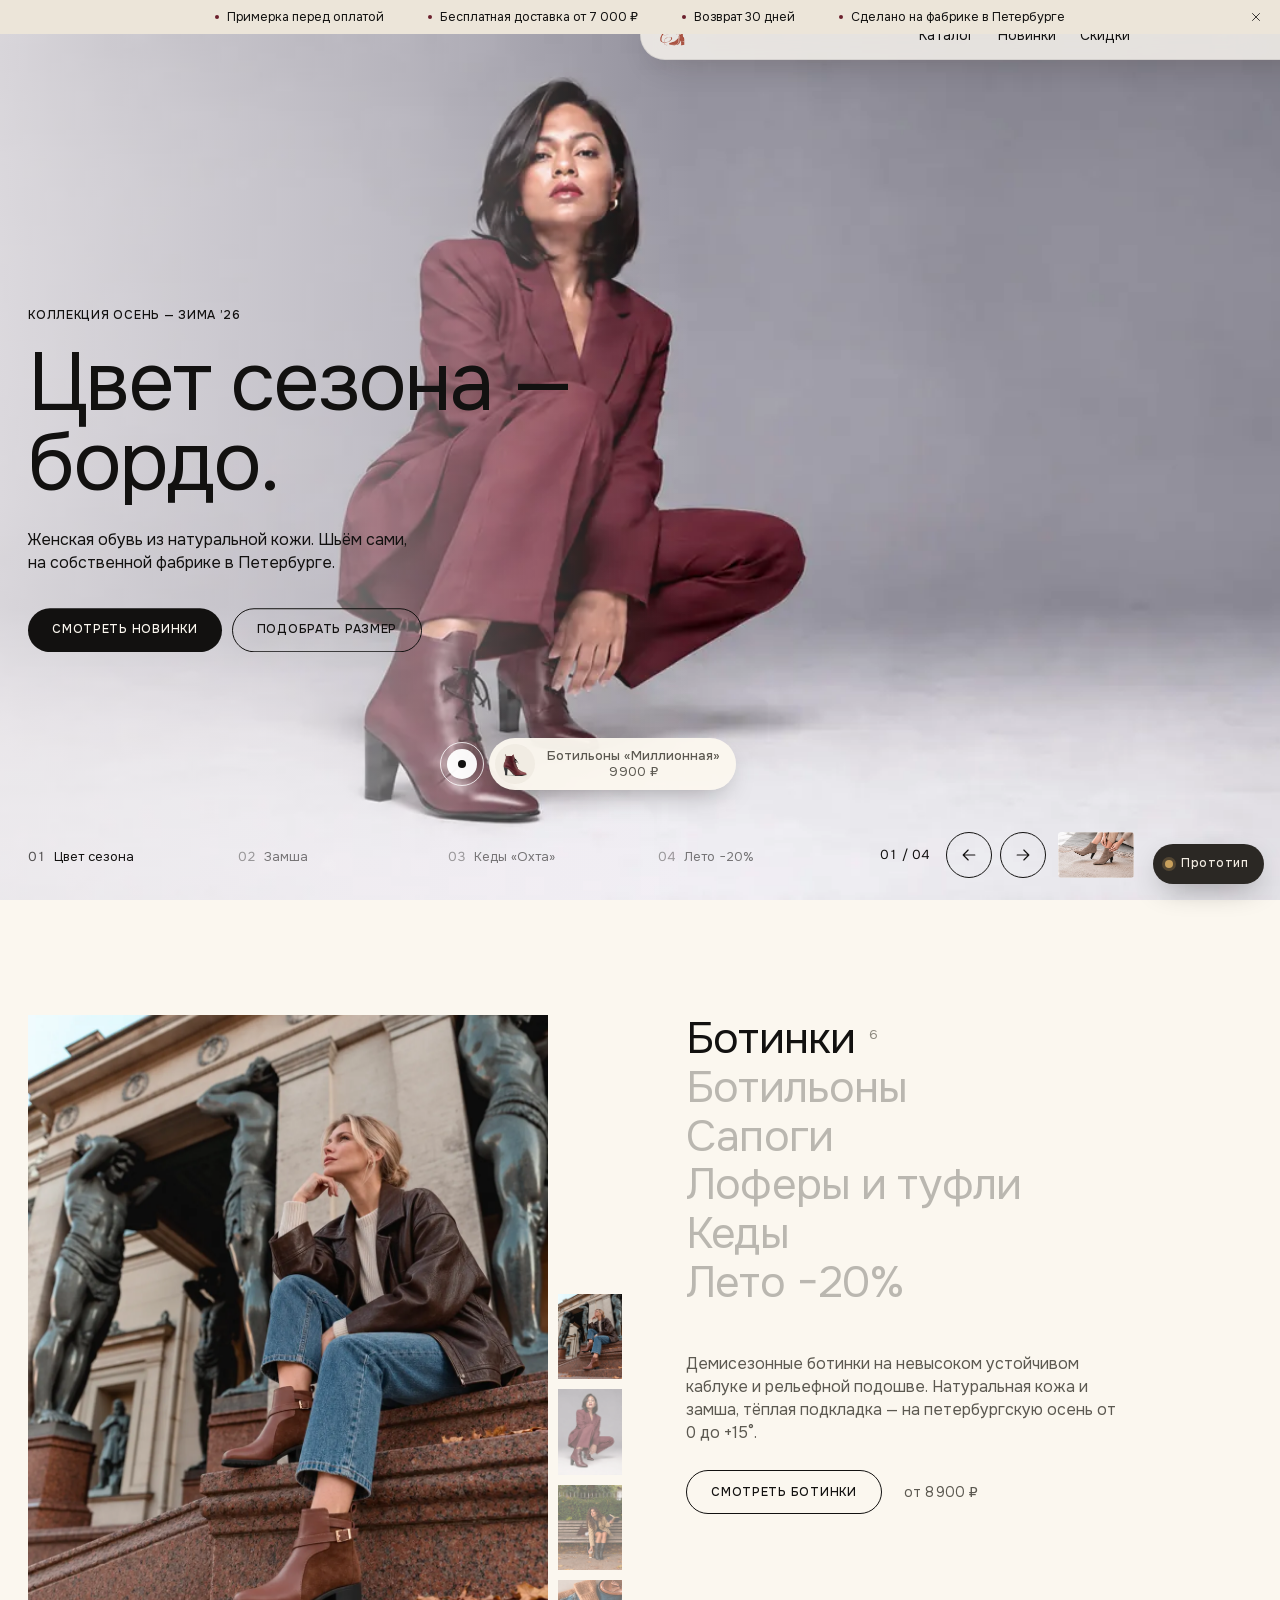
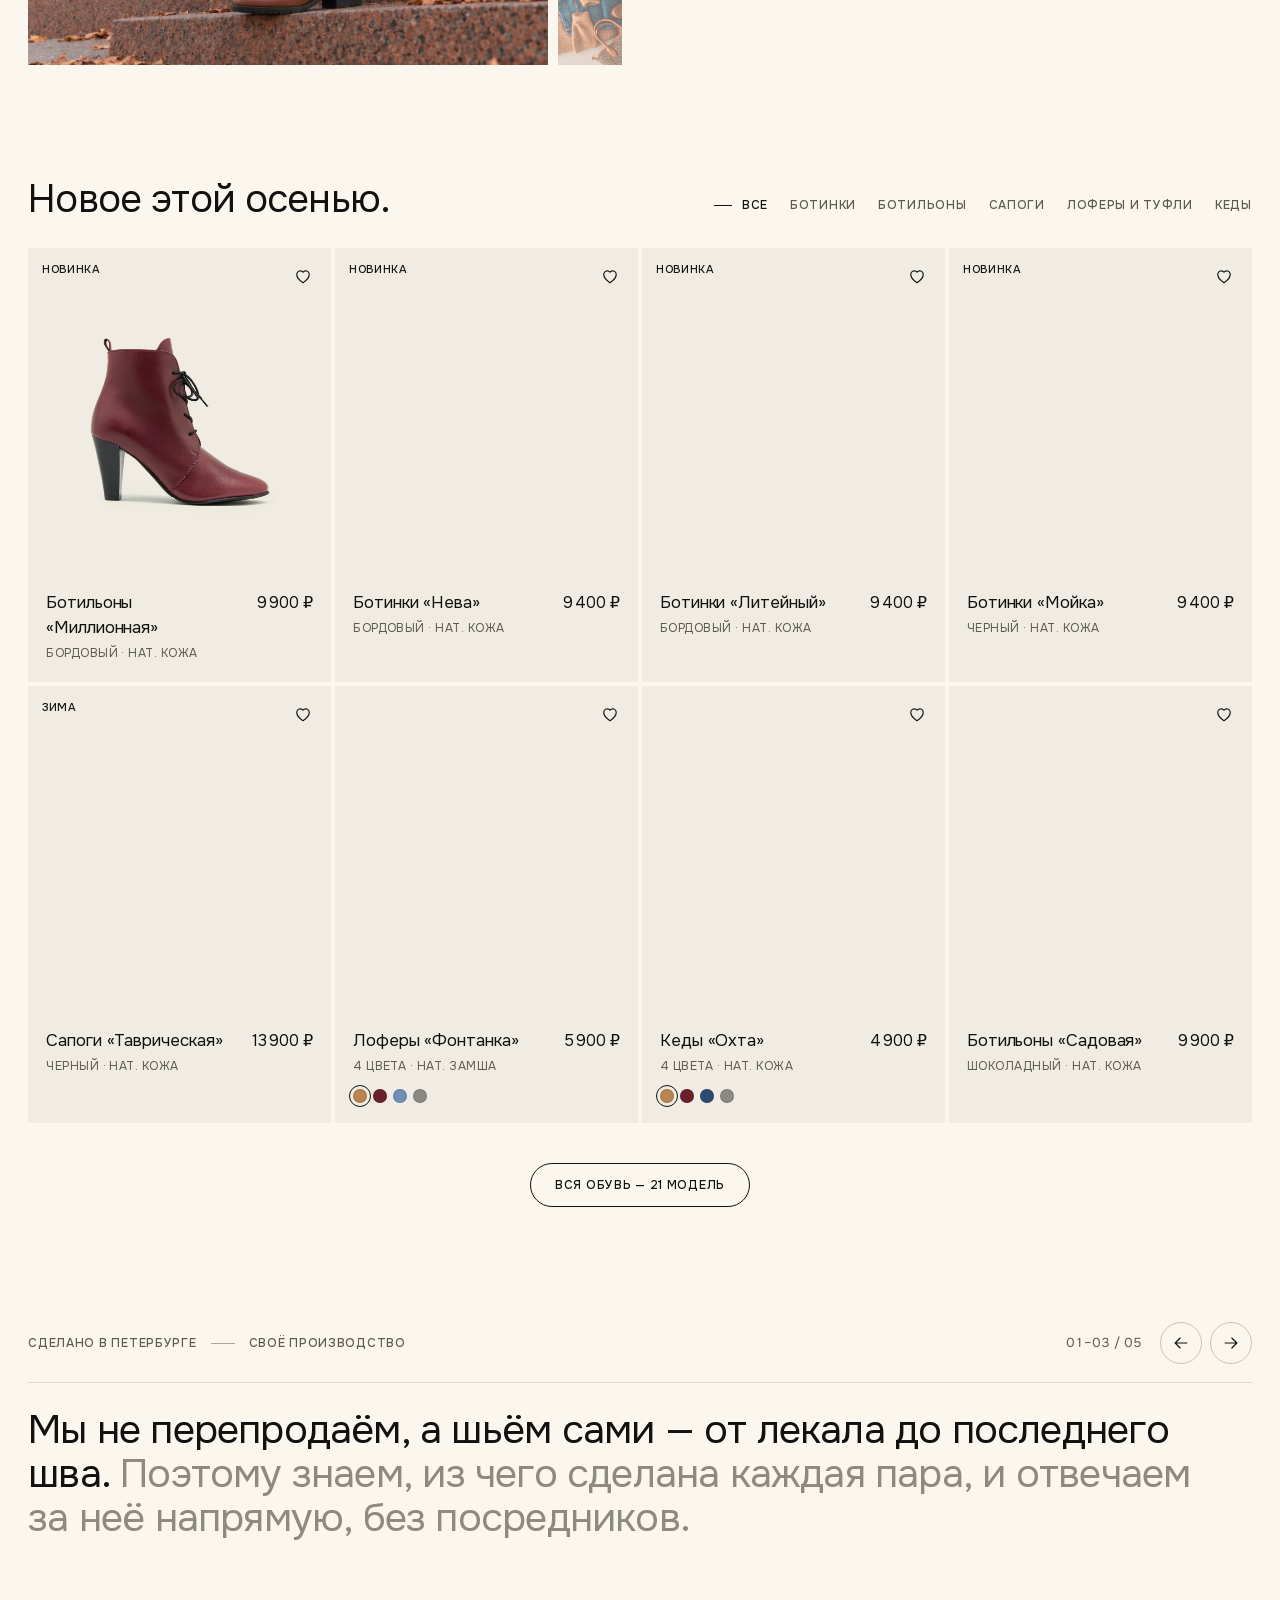
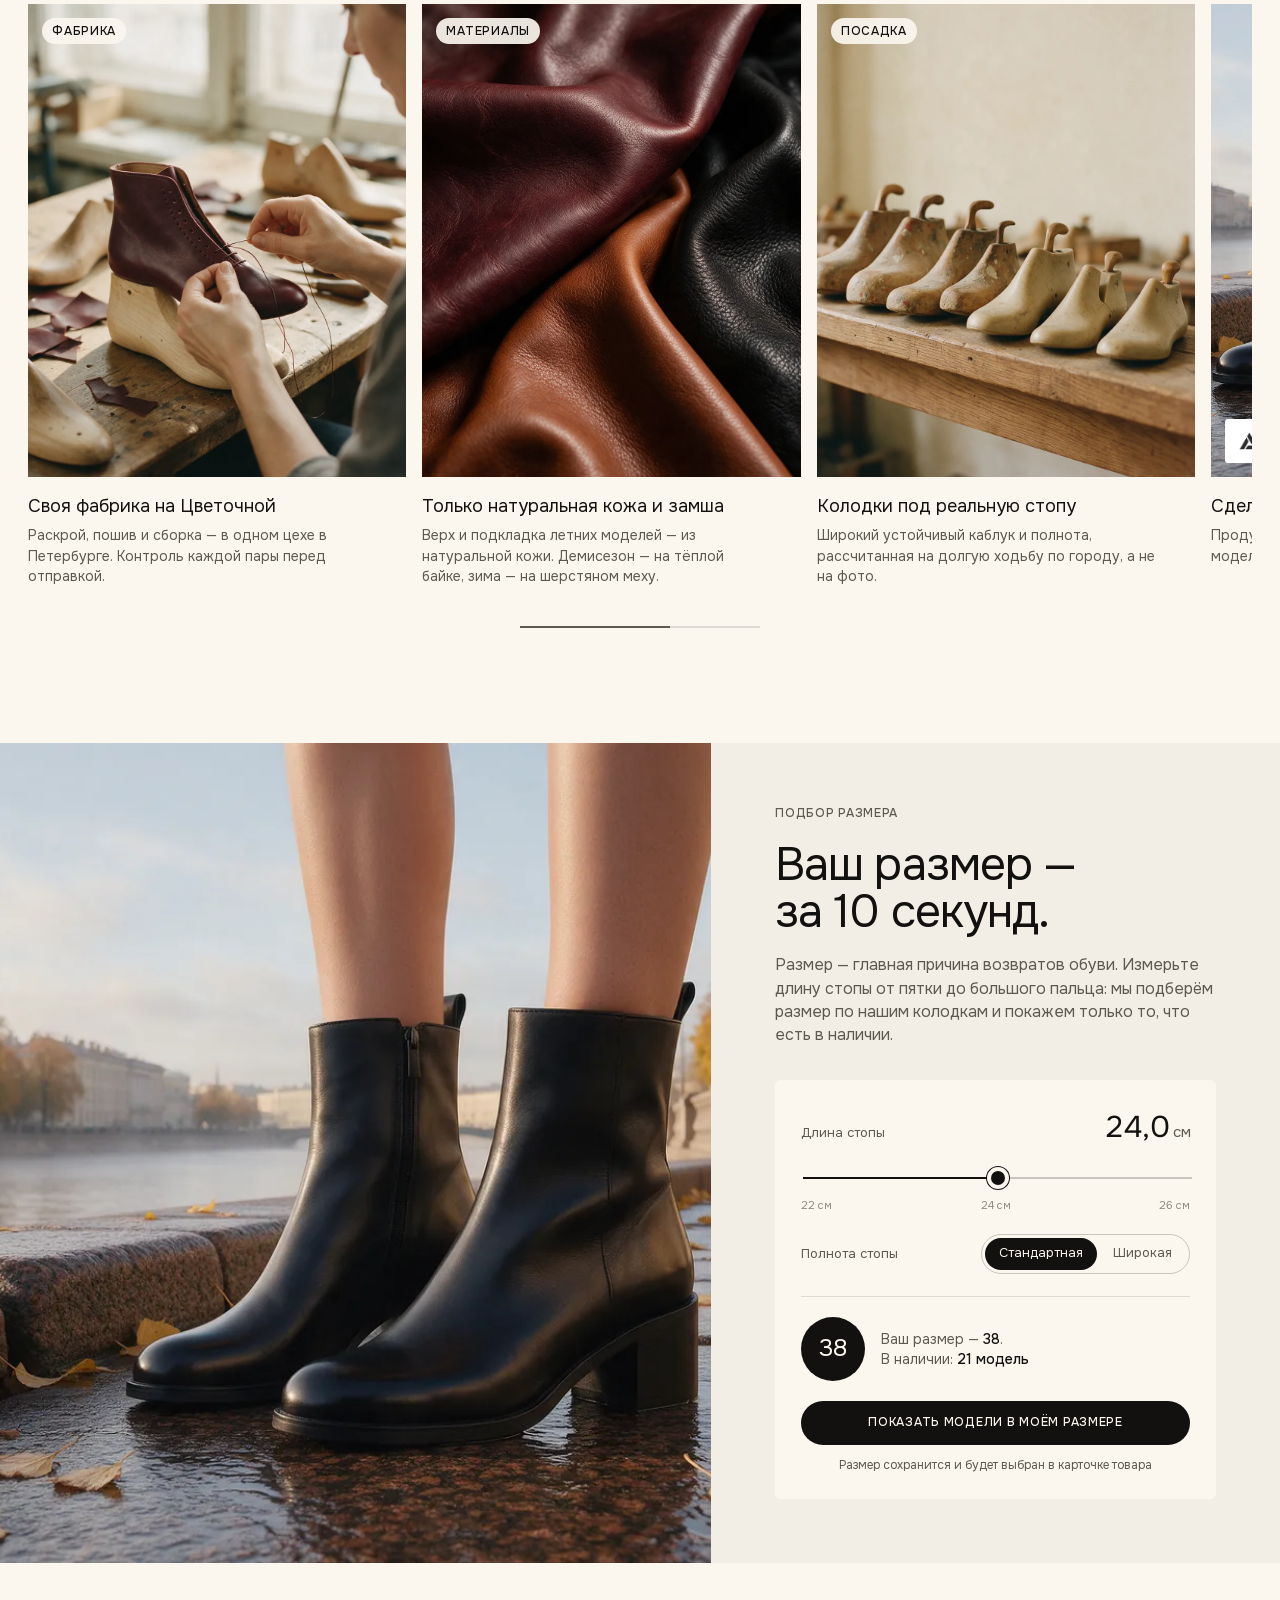
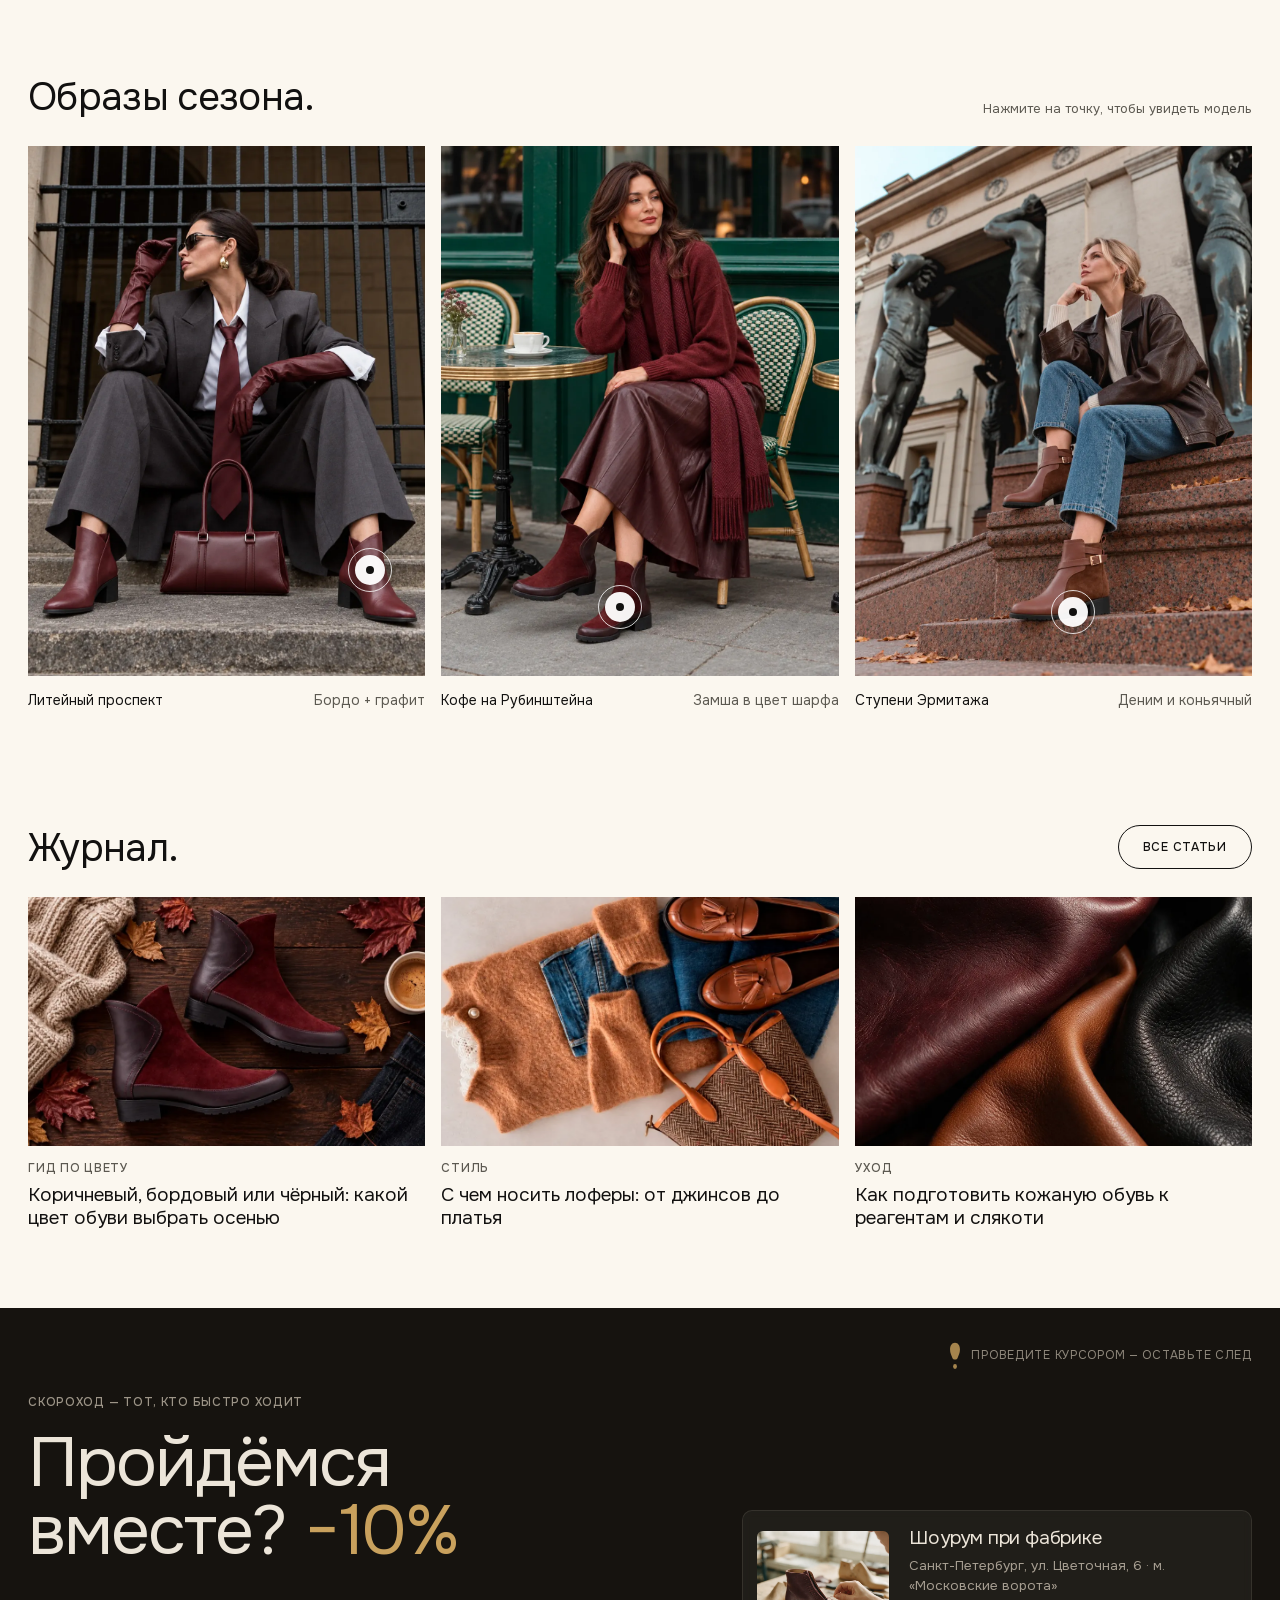
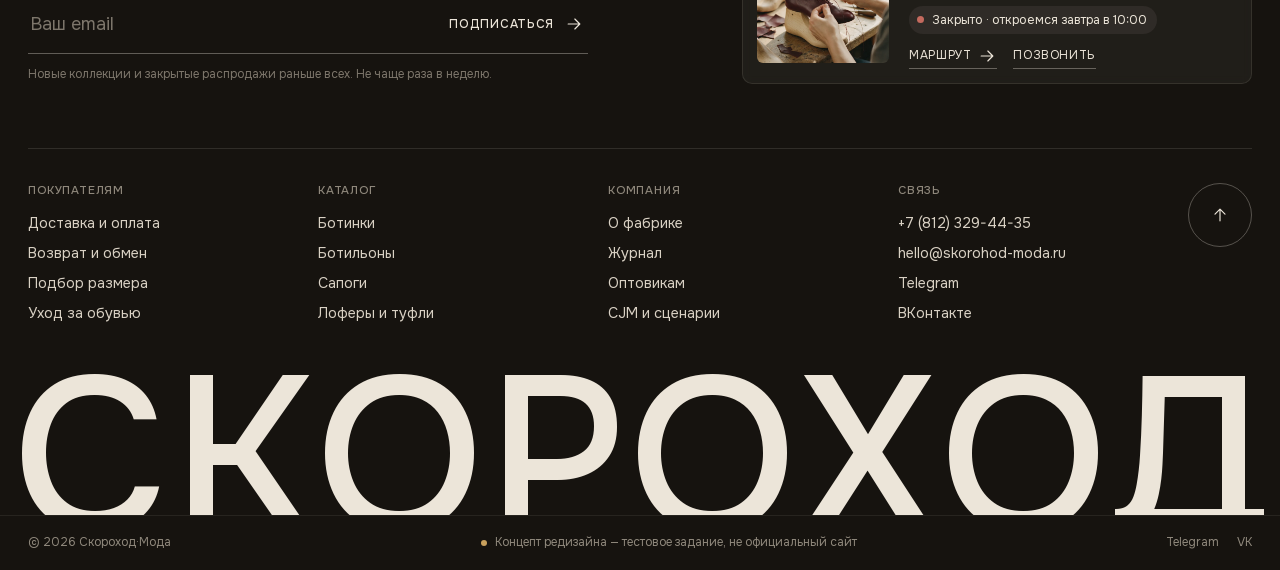
==== skorohod-prototype.html @ a8fdb829 "Концепт редизайна СКОРОХОД-МОДА: прототип и standalone HTML Co-Authored-By: Claude Opus 5.5 <noreply" ====
<!doctype html>
<html lang="ru">
<head>
<meta charset="utf-8">
<meta name="viewport" content="width=device-width,initial-scale=1,viewport-fit=cover">
<title>СКОРОХОД-МОДА — концепт редизайна</title>
<meta name="description" content="Концепт редизайна интернет-магазина женской обуви СКОРОХОД-МОДА: главная, быстрый просмотр, корзина, оформление заказа. Тестовое задание, не официальный сайт.">
<meta name="robots" content="noindex,nofollow">
<meta name="theme-color" content="#FBF7EF">
<link rel="icon" href="[data-uri]">
<style>@font-face{font-family:'Onest';font-style:normal;font-weight:400;font-display:swap;src:url([data-uri]) format('woff2');unicode-range:U+0301, U+0400-045F, U+0490-0491, U+04B0-04B1, U+2116}
@font-face{font-family:'Onest';font-style:normal;font-weight:400;font-display:swap;src:url([data-uri]) format('woff2');unicode-range:U+0000-00FF, U+0131, U+0152-0153, U+02BB-02BC, U+02C6, U+02DA, U+02DC, U+0304, U+0308, U+0329, U+2000-206F, U+20AC, U+2122, U+2191, U+2193, U+2212, U+2215, U+FEFF, U+FFFD}
@font-face{font-family:'Onest';font-style:normal;font-weight:500;font-display:swap;src:url([data-uri]) format('woff2');unicode-range:U+0301, U+0400-045F, U+0490-0491, U+04B0-04B1, U+2116}
@font-face{font-family:'Onest';font-style:normal;font-weight:500;font-display:swap;src:url([data-uri]) format('woff2');unicode-range:U+0000-00FF, U+0131, U+0152-0153, U+02BB-02BC, U+02C6, U+02DA, U+02DC, U+0304, U+0308, U+0329, U+2000-206F, U+20AC, U+2122, U+2191, U+2193, U+2212, U+2215, U+FEFF, U+FFFD}
@font-face{font-family:'Onest';font-style:normal;font-weight:600;font-display:swap;src:url([data-uri]) format('woff2');unicode-range:U+0301, U+0400-045F, U+0490-0491, U+04B0-04B1, U+2116}
@font-face{font-family:'Onest';font-style:normal;font-weight:600;font-display:swap;src:url([data-uri]) format('woff2');unicode-range:U+0000-00FF, U+0131, U+0152-0153, U+02BB-02BC, U+02C6, U+02DA, U+02DC, U+0304, U+0308, U+0329, U+2000-206F, U+20AC, U+2122, U+2191, U+2193, U+2212, U+2215, U+FEFF, U+FFFD}</style>
<style>/* ==========================================================================
   СКОРОХОД-МОДА — концепт редизайна
   Визуальная основа: тёплый кремовый фон, гротеск, крупные спокойные заголовки,
   pill-кнопки, товар на тёплой подложке, редакционная фотография.
   ========================================================================== */

:root{
  --bg:#FBF7EF;
  --bg-2:#F3EEE5;
  --bg-3:#ECE5D9;
  --tile:#F1ECE3;
  --ink:#121110;
  --ink-2:#5C5951;
  --ink-3:#8E8a80;
  --line:rgba(18,17,16,.12);
  --line-2:rgba(18,17,16,.22);
  --accent:#6B1F2C;
  --accent-2:#8A2E3C;
  --ok:#2F6B45;
  --warn:#9A5B12;
  --err:#A3262A;
  --white:#fff;
  --radius:4px;
  --pill:999px;
  --gutter:clamp(16px,2.2vw,32px);
  --header-h:64px;
  --ease:cubic-bezier(.2,.7,.1,1);
  --font:'Onest',ui-sans-serif,system-ui,-apple-system,'Segoe UI',Roboto,Arial,sans-serif;
}

*{box-sizing:border-box}
html{-webkit-text-size-adjust:100%;scroll-behavior:smooth;overflow-x:clip}
body{margin:0;background:var(--bg);color:var(--ink);font:400 16px/1.45 var(--font);-webkit-font-smoothing:antialiased;overflow-x:hidden}
img{display:block;max-width:100%}
a{color:inherit;text-decoration:none}
button{font:inherit;color:inherit;background:none;border:0;padding:0;cursor:pointer}
input,select,textarea{font:inherit;color:inherit}
:focus-visible{outline:2px solid var(--accent);outline-offset:2px}
.sr{position:absolute!important;width:1px;height:1px;overflow:hidden;clip:rect(0 0 0 0);white-space:nowrap}
.no-scroll{overflow:hidden}

/* ---------- type ---------- */
.label{font-size:12px;line-height:1;font-weight:500;letter-spacing:.06em;text-transform:uppercase}
.muted{color:var(--ink-2)}
.h-display{font-weight:400;font-size:clamp(44px,6.4vw,92px);line-height:.98;letter-spacing:-.025em;margin:0}
.h1{font-weight:400;font-size:clamp(34px,3.6vw,52px);line-height:1.02;letter-spacing:-.02em;margin:0}
.h2{font-weight:400;font-size:clamp(28px,3vw,44px);line-height:1.04;letter-spacing:-.018em;margin:0}
.h3{font-weight:400;font-size:clamp(20px,1.6vw,24px);line-height:1.15;letter-spacing:-.01em;margin:0}
.lead{font-size:clamp(17px,1.35vw,20px);line-height:1.4;letter-spacing:-.005em}
.small{font-size:13px;line-height:1.4}
.tiny{font-size:12px;line-height:1.35}
.num{font-variant-numeric:tabular-nums}

/* ---------- buttons ---------- */
.btn{display:inline-flex;align-items:center;justify-content:center;gap:10px;height:44px;padding:0 24px;border-radius:var(--pill);font-size:12px;font-weight:500;letter-spacing:.06em;text-transform:uppercase;transition:background .2s,color .2s,border-color .2s,transform .15s;white-space:nowrap;user-select:none}
.btn:active{transform:scale(.985)}
.btn--dark{background:var(--ink);color:var(--bg)}
.btn--dark:hover{background:#2b2926}
.btn--outline{border:1px solid currentColor}
.btn--outline:hover{background:var(--ink);color:var(--bg);border-color:var(--ink)}
.btn--light{border:1px solid rgba(255,255,255,.85);color:#fff}
.btn--light:hover{background:#fff;color:var(--ink)}
.btn--lg{height:54px;font-size:13px;padding:0 28px}
.btn--block{width:100%}
.btn[disabled],.btn.is-disabled{opacity:.38;pointer-events:none}
.link{text-decoration:underline;text-underline-offset:3px;text-decoration-thickness:1px}
.link:hover{color:var(--accent)}
.icon-btn{width:40px;height:40px;display:inline-grid;place-items:center;border-radius:50%;position:relative;transition:background .2s}
.icon-btn:hover{background:rgba(0,0,0,.05)}
.icon{width:20px;height:20px;stroke:currentColor;fill:none;stroke-width:1.4;stroke-linecap:round;stroke-linejoin:round}
.badge-count{position:absolute;top:4px;right:2px;min-width:17px;height:17px;padding:0 4px;border-radius:9px;background:var(--accent);color:#fff;font-size:10px;font-weight:600;display:grid;place-items:center;line-height:1;transform:scale(0);transition:transform .25s var(--ease)}
.badge-count.on{transform:scale(1)}
.badge-count.bump{animation:bump .5s var(--ease)}
@keyframes bump{30%{transform:scale(1.45)}}

/* ---------- announcement ---------- */
.announce{background:var(--bg-3);color:var(--ink);height:34px;display:flex;align-items:center;justify-content:center;font-size:12.5px;position:relative;z-index:61;overflow:hidden}
.announce__track{display:flex;gap:44px;white-space:nowrap}
.announce__track span{display:inline-flex;align-items:center;gap:8px}
.announce__track span::before{content:"";width:4px;height:4px;border-radius:50%;background:var(--accent)}
.announce__close{position:absolute;right:10px;top:50%;transform:translateY(-50%);width:28px;height:28px;display:grid;place-items:center}
.announce.is-hidden{display:none}

/* ---------- header ---------- */
.header{position:relative;z-index:60;height:var(--header-h);background:var(--bg);box-shadow:0 1px 0 var(--line);transition:color .5s}
.header--co{position:sticky;top:0}
.header__in{height:100%;display:grid;grid-template-columns:1fr auto 1fr;align-items:center;padding:0 var(--gutter)}
.header--over{background:transparent;backdrop-filter:none;box-shadow:none}
.header--over.menu-open:not(.is-mini){background:var(--bg);box-shadow:0 1px 0 var(--line);color:var(--ink)}
.logo{display:inline-flex;align-items:center;gap:10px;font-weight:500;letter-spacing:.02em;font-size:17px}
.logo img{width:36px;height:36px;object-fit:contain}
.ft .logo img{filter:brightness(0) invert(1)}
.logo b{font-weight:500}
.logo span{font-weight:400;opacity:.75}
.nav{display:flex;gap:30px;font-size:15px}
.nav a,.nav button{position:relative;padding:8px 0}
.nav a::after,.nav button::after{content:"";position:absolute;left:0;right:0;bottom:2px;height:1px;background:currentColor;transform:scaleX(0);transform-origin:left;transition:transform .3s var(--ease)}
.nav a:hover::after,.nav button:hover::after,.nav .is-active::after{transform:scaleX(1)}
.header__right{display:flex;justify-content:flex-end;align-items:center;gap:4px}
.header__trade{font-size:14px;margin-right:12px;opacity:.9}
.header__trade:hover{opacity:1;text-decoration:underline;text-underline-offset:3px}
.burger{display:none}

/* mega menu */
.mega{position:absolute;left:0;right:0;top:100%;background:var(--bg);color:var(--ink);box-shadow:0 1px 0 var(--line),0 24px 40px -24px rgba(0,0,0,.18);opacity:0;visibility:hidden;transform:translateY(-6px);transition:opacity .25s,transform .3s var(--ease),visibility .25s}
.mega.is-open{opacity:1;visibility:visible;transform:none}
.mega__in{display:grid;grid-template-columns:280px 1fr;gap:var(--gutter);padding:36px var(--gutter) 40px}
.mega__list{display:flex;flex-direction:column;gap:2px}
.mega__list a{font-size:17px;padding:6px 0;color:var(--ink-2);display:flex;justify-content:space-between;transition:color .2s}
.mega__list a:hover{color:var(--ink)}
.mega__list a small{font-size:12px;color:var(--ink-3)}
.mega__list .mega__all{margin-top:18px;color:var(--ink);text-decoration:underline;text-underline-offset:3px}
.mega__tiles{display:grid;grid-template-columns:repeat(3,1fr);gap:12px}
.mega__tile{display:block}
.mega__tile .ph{aspect-ratio:4/5;overflow:hidden;background:var(--tile)}
.mega__tile img{width:100%;height:100%;object-fit:cover;transition:transform .8s var(--ease)}
.mega__tile:hover img{transform:scale(1.04)}
.mega__tile p{margin:10px 0 0;font-size:14px;font-weight:500}
.mega__tile p span{display:block;font-weight:400;color:var(--ink-2);font-size:13px}

/* ---------- layout ---------- */
.wrap{padding-left:var(--gutter);padding-right:var(--gutter)}
.section{padding-top:clamp(64px,9vw,128px);padding-bottom:clamp(64px,9vw,128px)}
.section--tight{padding-top:clamp(48px,6vw,88px);padding-bottom:clamp(48px,6vw,88px)}
.view{min-height:60vh;animation:viewIn .5s var(--ease)}
@keyframes viewIn{from{opacity:0;transform:translateY(8px)}}

/* ---------- hero slider ---------- */
.hs{position:relative;height:calc(100svh - 34px);min-height:620px;max-height:980px;overflow:hidden;background:#2a2622;margin-top:calc(-1 * var(--header-h));color:var(--ink);--dur:7s;isolation:isolate}
.hs__slide{position:absolute;inset:0;z-index:0;visibility:hidden;overflow:hidden}
.hs__slide.is-prev{visibility:visible;z-index:1}
.hs__slide.is-active{visibility:visible;z-index:2}
.hs__slide.is-enter{animation:hsWipe 1.25s cubic-bezier(.77,0,.18,1) both}
.hs__slide.is-enter.from-left{animation-name:hsWipeL}
@keyframes hsWipe{from{clip-path:inset(0 0 0 100%)}to{clip-path:inset(0 0 0 0)}}
@keyframes hsWipeL{from{clip-path:inset(0 100% 0 0)}to{clip-path:inset(0 0 0 0)}}
.hs__media{position:absolute;inset:0}
.hs__media>img{position:absolute;inset:0;width:100%;height:100%;object-fit:cover}
.hs__slide.is-active .hs__media{animation:hsZoom 1.6s cubic-bezier(.2,.7,.1,1) both,hsDrift calc(var(--dur) + 3s) linear 1.6s both}
@keyframes hsZoom{from{transform:scale(1.2)}to{transform:scale(1.06)}}
@keyframes hsDrift{from{transform:scale(1.06)}to{transform:scale(1)}}
.hs__slide.is-prev .hs__media{animation:hsOut 1.25s cubic-bezier(.77,0,.18,1) both}
.hs__slide.is-prev.from-left .hs__media{animation-name:hsOutR}
@keyframes hsOut{from{transform:scale(1.06) translateX(0)}to{transform:scale(1.06) translateX(-12%)}}
@keyframes hsOutR{from{transform:scale(1.06) translateX(0)}to{transform:scale(1.06) translateX(12%)}}
.hs__shade{position:absolute;inset:0;pointer-events:none}
.hs__slide[data-theme=light] .hs__shade{background:linear-gradient(90deg,rgba(236,233,236,.8) 0%,rgba(236,233,236,.38) 32%,rgba(236,233,236,0) 54%)}
.hs__slide[data-theme=dark] .hs__shade{background:linear-gradient(90deg,rgba(14,12,10,.62) 0%,rgba(14,12,10,.3) 36%,rgba(14,12,10,0) 58%),linear-gradient(0deg,rgba(14,12,10,.45),rgba(14,12,10,0) 30%)}
.hs__slide[data-theme=dark]{color:#fff}

.hs__content{position:absolute;z-index:3;left:var(--gutter);top:50%;transform:translateY(-46%);max-width:640px}
.hs__label{display:block;margin-bottom:22px;opacity:.72}
.hs__title{margin:0 0 24px}
.hs__title .ln{display:block;overflow:hidden;padding-bottom:.08em;margin-bottom:-.08em}
.hs__title .ln>span{display:inline-block;transform:translateY(105%)}
.hs__slide.is-active .hs__title .ln>span{animation:hsLine 1.1s cubic-bezier(.2,.8,.1,1) both}
.hs__slide.is-active .hs__title .ln:nth-child(1)>span{animation-delay:.45s}
.hs__slide.is-active .hs__title .ln:nth-child(2)>span{animation-delay:.55s}
.hs__slide.is-active .hs__title .ln:nth-child(3)>span{animation-delay:.65s}
@keyframes hsLine{to{transform:none}}
.hs__fade{opacity:0;transform:translateY(16px)}
.hs__slide.is-active .hs__fade{animation:hsFade .9s var(--ease) both}
.hs__slide.is-active .hs__label.hs__fade{animation-delay:.35s}
.hs__slide.is-active p.hs__fade{animation-delay:.75s}
.hs__slide.is-active .hs__ctas.hs__fade{animation-delay:.85s}
@keyframes hsFade{to{opacity:1;transform:none}}
.hs__content p{max-width:390px;margin:0 0 34px;font-size:16px;opacity:.86}
.hs__ctas{display:flex;gap:10px;flex-wrap:wrap}
.hs__slide[data-theme=dark] .btn--dark{background:#fff;color:var(--ink)}
.hs__slide[data-theme=dark] .btn--dark:hover{background:var(--bg-3)}
.hs__slide[data-theme=dark] .btn--outline:hover{background:#fff;color:var(--ink);border-color:#fff}

/* product pins */
.hs__pin{position:absolute;z-index:4;display:flex;align-items:center;gap:0;opacity:0;margin:-15px 0 0 -15px}
.hs__slide.is-active .hs__pin{animation:hsPin .6s var(--ease) 1.15s both}
@keyframes hsPin{from{opacity:0}to{opacity:1}}
.hs__pin.off{display:none}
.hs__pin .hot{position:relative;margin:0;flex:none}
.hs__chip{display:flex;align-items:center;gap:12px;margin-left:12px;background:rgba(251,247,239,.96);backdrop-filter:blur(6px);color:var(--ink);border-radius:var(--pill);padding:6px 16px 6px 6px;font-size:13px;line-height:1.25;box-shadow:0 10px 30px -12px rgba(0,0,0,.4);white-space:nowrap;transform-origin:left center;transition:transform .35s var(--ease),opacity .35s}
.hs__pin.flip{flex-direction:row-reverse;transform:translateX(calc(-100% + 30px))}
.hs__pin.flip .hs__chip{margin:0 12px 0 0;transform-origin:right center}
.hs__chip .t{width:40px;height:40px;border-radius:50%;background:var(--tile);overflow:hidden;flex:none}
.hs__chip .t img{width:100%;height:100%;object-fit:contain;mix-blend-mode:multiply;padding:3px}
.hs__chip b{font-weight:500;display:block}
.hs__chip span{color:var(--ink-2)}
.hs__pin:hover .hs__chip{transform:scale(1.04)}

/* controls */
.hs__bar{position:absolute;z-index:5;left:var(--gutter);right:calc(var(--gutter) + 118px);bottom:22px;display:flex;align-items:flex-end;gap:28px;color:var(--ink);transition:color .6s}
.hs[data-theme=dark] .hs__bar{color:#fff}
.hs__steps{flex:1;display:grid;grid-template-columns:repeat(var(--n),minmax(0,1fr));gap:18px;list-style:none;margin:0;padding:0}
.hs__step{text-align:left;font-size:13px;display:flex;flex-direction:column;gap:10px;opacity:.55;transition:opacity .3s;padding-top:10px}
.hs__step:hover,.hs__step.on{opacity:1}
.hs__step .n{font-variant-numeric:tabular-nums;margin-right:8px;opacity:.7}
.hs__step i{display:block;height:1px;background:currentColor;opacity:.3;position:relative;overflow:visible}
.hs__step i b{position:absolute;left:0;top:-.5px;height:2px;width:100%;background:currentColor;transform:scaleX(0);transform-origin:left}
.hs__step.done i b{transform:scaleX(1)}
.hs__step.on i b{transform:scaleX(var(--p,0))}
.hs.paused .hs__slide.is-active .hs__media{animation-play-state:paused}
.hs__slide.is-prev .hs__title .ln>span{transform:none}
.hs__slide.is-prev .hs__fade,.hs__slide.is-prev .hs__pin{opacity:1;transform:none}
.hs__nav{display:flex;align-items:center;gap:8px}
.hs__count{font-size:13px;font-variant-numeric:tabular-nums;margin-right:8px;min-width:52px;text-align:right}
.hs__nav button.arr{width:46px;height:46px;border-radius:50%;border:1px solid currentColor;display:grid;place-items:center;transition:background .2s,color .2s,border-color .2s}
.hs__nav button.arr:hover{background:var(--ink);color:#fff;border-color:var(--ink)}
.hs[data-theme=dark] .hs__nav button.arr:hover{background:#fff;color:var(--ink);border-color:#fff}
.hs__next{position:relative;width:76px;height:46px;border-radius:4px;overflow:hidden;margin-left:4px;opacity:.95}
.hs__next img{width:100%;height:100%;object-fit:cover;transition:transform .5s var(--ease)}
.hs__next:hover img{transform:scale(1.08)}
.hs__next::after{content:"";position:absolute;inset:0;box-shadow:inset 0 0 0 1px rgba(255,255,255,.35)}

/* header over dark slide */
.header--over:not(.is-mini):not(.menu-open).on-dark{color:#fff}
.header--over:not(.is-mini):not(.menu-open).on-dark .logo img{filter:brightness(0) invert(1)}

/* compact floating header — выезжает при скролле вниз */
.header.is-mini .header__in{position:fixed;top:10px;left:50%;width:min(760px,calc(100% - 24px));height:50px;padding:0 6px 0 14px;color:var(--ink);background:rgba(251,247,239,.82);-webkit-backdrop-filter:blur(16px) saturate(1.5);backdrop-filter:blur(16px) saturate(1.5);border:1px solid rgba(18,17,16,.08);border-radius:var(--pill);box-shadow:0 12px 34px -16px rgba(30,20,10,.32),0 1px 0 rgba(255,255,255,.6) inset;transform:translateX(-50%);animation:miniIn .55s cubic-bezier(.2,.8,.1,1) both}
.header.is-mini.mini-out .header__in{animation:miniOut .3s cubic-bezier(.6,0,.8,.4) both}
@keyframes miniIn{from{transform:translate(-50%,calc(-100% - 20px));opacity:0}}
@keyframes miniOut{to{transform:translate(-50%,calc(-100% - 20px));opacity:0}}
.header.is-mini .logo{gap:0;font-size:0}
.header.is-mini .logo img{width:30px;height:30px}
.header.is-mini .nav{gap:24px;font-size:14px}
.header.is-mini .nav a,.header.is-mini .nav button{padding:6px 0}
.header.is-mini .nav [data-scroll]{display:none}
.header.is-mini .header__trade,.header.is-mini [data-act="account"]{display:none}
.header.is-mini .icon-btn{width:38px;height:38px}
.header.is-mini .icon-btn .icon{width:18px;height:18px}
.header.is-mini .badge-count{top:2px;right:0}
.header.is-mini .mega{position:fixed;top:68px;left:50%;right:auto;width:min(900px,calc(100% - 24px));transform:translate(-50%,-8px);border-radius:20px;overflow:hidden;box-shadow:0 24px 50px -20px rgba(30,20,10,.35);border:1px solid rgba(18,17,16,.08)}
.header.is-mini .mega.is-open{transform:translate(-50%,0)}
.header.is-mini .mega__in{padding:28px 28px 30px;grid-template-columns:220px 1fr}

/* ---------- categories (big list + image) ---------- */
.cats{display:grid;grid-template-columns:minmax(0,1.05fr) minmax(0,1fr);gap:clamp(24px,5vw,80px);align-items:start}
.cats__media{position:relative;display:grid;grid-template-columns:1fr 64px;gap:10px}
.cats__main{position:relative;aspect-ratio:4/5;overflow:hidden;background:var(--tile)}
.cats__main img{position:absolute;inset:0;width:100%;height:100%;object-fit:cover;opacity:0;transform:scale(1.03);transition:opacity .6s var(--ease),transform 1.2s var(--ease)}
.cats__main img.on{opacity:1;transform:none}
.cats__thumbs{display:flex;flex-direction:column;gap:10px;align-self:end}
.cats__thumbs button{aspect-ratio:3/4;overflow:hidden;opacity:.55;transition:opacity .3s;background:var(--tile)}
.cats__thumbs button.on,.cats__thumbs button:hover{opacity:1}
.cats__thumbs img{width:100%;height:100%;object-fit:cover}
.cats__list{list-style:none;margin:0;padding:0}
.cats__list li button{display:flex;align-items:baseline;gap:14px;font-size:clamp(30px,3.4vw,50px);line-height:1.12;letter-spacing:-.02em;color:rgba(18,17,16,.28);transition:color .3s;text-align:left}
.cats__list li button sup{font-size:13px;letter-spacing:0;color:var(--ink-3);transform:translateY(-1.1em);opacity:0;transition:opacity .3s}
.cats__list li button.on{color:var(--ink)}
.cats__list li button.on sup{opacity:1}
.cats__list li button:hover{color:var(--ink-2)}
.cats__list li button.on:hover{color:var(--ink)}
.cats__text{margin:44px 0 26px;max-width:440px;color:var(--ink-2);min-height:4.4em}
.cats__foot{display:flex;align-items:center;gap:22px;flex-wrap:wrap}
.cats__foot .from{font-size:14px;color:var(--ink-2)}

/* ---------- values (statement + carousel) ---------- */
.values__head{display:flex;justify-content:space-between;align-items:center;gap:20px;margin-bottom:26px;padding-bottom:18px;border-bottom:1px solid var(--line)}
.values__kicker{display:inline-flex;align-items:center;gap:14px}
.values__kicker i{width:24px;height:1px;background:currentColor;opacity:.5}
.values__nav{display:flex;align-items:center;gap:8px}
.values__nav .small{margin-right:10px}
.rail-arr{width:42px;height:42px;border-radius:50%;border:1px solid var(--line-2);display:grid;place-items:center;transition:background .2s,color .2s,border-color .2s}
.rail-arr:hover{background:var(--ink);color:var(--bg);border-color:var(--ink)}
.values__statement{font-size:clamp(28px,3.1vw,46px);line-height:1.1;letter-spacing:-.02em;font-weight:400;margin:0 0 clamp(40px,5vw,72px);max-width:1180px}
.values__statement em{font-style:normal;color:var(--ink-3)}
.rail{display:grid;grid-auto-flow:column;grid-auto-columns:calc((100% - 2*16px)/3.15);gap:16px;overflow-x:auto;scroll-snap-type:x mandatory;scrollbar-width:none;padding-bottom:4px}
.rail::-webkit-scrollbar{display:none}
.rail>*{scroll-snap-align:start}
.value-card .ph{aspect-ratio:4/5;overflow:hidden;background:var(--tile);position:relative}
.value-card img{width:100%;height:100%;object-fit:cover;transition:transform 1.2s var(--ease)}
.value-card:hover img{transform:scale(1.03)}
.value-card h3{margin:16px 0 6px;font-size:18px;font-weight:400}
.value-card p{margin:0;font-size:14px;color:var(--ink-2);max-width:340px}
.value-card .ph .tag{position:absolute;left:14px;top:14px;background:rgba(251,247,239,.92);padding:7px 10px;border-radius:var(--pill)}
.value-card .ph .mpt{position:absolute;left:14px;bottom:14px;background:#fff;padding:8px 10px;border-radius:3px}
.value-card .ph .mpt img{width:110px;height:auto}
.rail-progress{margin:36px auto 0;width:min(240px,50%);height:2px;background:var(--line);position:relative;overflow:hidden}
.rail-progress i{position:absolute;left:0;top:0;bottom:0;width:30%;background:var(--ink-2);transition:transform .2s}

/* ---------- size finder (feature split) ---------- */
.feature{display:grid;grid-template-columns:1.25fr 1fr;min-height:640px;background:var(--bg-2)}
.feature__media{position:relative;overflow:hidden;min-height:420px}
.feature__media img{position:absolute;inset:0;width:100%;height:100%;object-fit:cover}
.feature__body{padding:clamp(40px,5vw,80px);display:flex;flex-direction:column;justify-content:center}
.feature__body .label{color:var(--ink-2);margin-bottom:22px}
.feature__body .h1{margin-bottom:18px}
.feature__body>p{color:var(--ink-2);max-width:440px;margin:0 0 34px}
.finder{background:var(--bg);border-radius:6px;padding:26px;max-width:480px}
.finder__row{display:flex;justify-content:space-between;align-items:baseline;margin-bottom:14px}
.finder__val{font-size:30px;letter-spacing:-.02em}
.finder__val small{font-size:15px;color:var(--ink-2);margin-left:4px}
.range{-webkit-appearance:none;appearance:none;width:100%;height:24px;background:transparent;cursor:pointer}
.range::-webkit-slider-runnable-track{height:2px;background:linear-gradient(90deg,var(--ink) var(--p,50%),var(--line-2) var(--p,50%))}
.range::-moz-range-track{height:2px;background:var(--line-2)}
.range::-moz-range-progress{height:2px;background:var(--ink)}
.range::-webkit-slider-thumb{-webkit-appearance:none;width:22px;height:22px;border-radius:50%;background:var(--ink);margin-top:-10px;border:4px solid var(--bg);box-shadow:0 0 0 1px var(--ink)}
.range::-moz-range-thumb{width:16px;height:16px;border-radius:50%;background:var(--ink);border:4px solid var(--bg);box-shadow:0 0 0 1px var(--ink)}
.finder__scale{display:flex;justify-content:space-between;font-size:11px;color:var(--ink-3);margin-top:2px}
.seg{display:inline-flex;border:1px solid var(--line-2);border-radius:var(--pill);padding:3px;gap:2px}
.seg button{height:32px;padding:0 14px;border-radius:var(--pill);font-size:13px;color:var(--ink-2);transition:background .2s,color .2s}
.seg button.on{background:var(--ink);color:var(--bg)}
.finder__out{display:flex;gap:16px;align-items:center;margin-top:22px;padding-top:20px;border-top:1px solid var(--line)}
.finder__size{width:64px;height:64px;border-radius:50%;background:var(--ink);color:var(--bg);display:grid;place-items:center;font-size:24px;flex:none}
.finder__out p{margin:0;font-size:14px;color:var(--ink-2)}
.finder__out p b{color:var(--ink);font-weight:500}
.finder .btn{margin-top:20px}

/* ---------- product grid / cards ---------- */
.row-head{display:flex;justify-content:space-between;align-items:flex-end;gap:24px;margin-bottom:28px;flex-wrap:wrap}
.tabs{display:flex;gap:22px;flex-wrap:wrap}
.tabs button{font-size:12px;font-weight:500;letter-spacing:.06em;text-transform:uppercase;color:var(--ink-2);padding:6px 0;position:relative;display:flex;align-items:center;gap:10px}
.tabs button.on{color:var(--ink)}
.tabs button.on::before{content:"";width:18px;height:1px;background:var(--ink)}
.chip-filter{display:inline-flex;align-items:center;gap:8px;height:32px;padding:0 8px 0 14px;border-radius:var(--pill);background:var(--ink);color:var(--bg);font-size:13px}
.chip-filter button{width:22px;height:22px;border-radius:50%;display:grid;place-items:center}
.chip-filter button:hover{background:rgba(255,255,255,.15)}
.grid{display:grid;grid-template-columns:repeat(4,minmax(0,1fr));gap:4px}
.grid--3{grid-template-columns:repeat(3,minmax(0,1fr))}
.card{position:relative;background:var(--tile);display:flex;flex-direction:column;transition:background .3s}
.card__media{position:relative;aspect-ratio:1/1.08;overflow:hidden;cursor:pointer}
.card__media img{position:absolute;inset:0;width:100%;height:100%;object-fit:contain;padding:10% 8%;mix-blend-mode:multiply;transition:opacity .5s var(--ease),transform .9s var(--ease)}
.card__media img.alt{opacity:0;object-fit:cover;padding:0;mix-blend-mode:normal}
.card:hover .card__media img.main{transform:scale(1.03)}
@media (hover:hover){.card:hover .card__media img.alt{opacity:1}}
.card__badge{position:absolute;left:14px;top:14px;z-index:2;font-size:11px;font-weight:500;letter-spacing:.06em;text-transform:uppercase}
.card__badge.sale{color:var(--accent)}
.card__fav{position:absolute;right:8px;top:8px;z-index:2}
.card__fav.on .icon{fill:var(--accent);stroke:var(--accent)}
.card__quick{position:absolute;left:12px;right:12px;bottom:12px;z-index:2;height:42px;border-radius:var(--pill);background:rgba(251,247,239,.94);backdrop-filter:blur(6px);font-size:12px;font-weight:500;letter-spacing:.06em;text-transform:uppercase;display:flex;align-items:center;justify-content:center;gap:8px;opacity:0;transform:translateY(8px);transition:opacity .3s,transform .35s var(--ease),background .2s}
.card__quick:hover{background:var(--ink);color:var(--bg)}
@media (hover:hover){.card:hover .card__quick{opacity:1;transform:none}}
.card__body{padding:16px 18px 20px;display:grid;grid-template-columns:1fr auto;gap:4px 12px;align-items:start}
.card__name{font-size:17px;letter-spacing:-.005em;cursor:pointer}
.card__sub{grid-column:1;font-size:12px;letter-spacing:.04em;text-transform:uppercase;color:var(--ink-2)}
.card__price{grid-row:1;grid-column:2;font-size:16px;text-align:right;white-space:nowrap}
.card__price s{display:block;font-size:12px;color:var(--ink-3)}
.card__swatches{grid-column:1/-1;display:flex;gap:6px;margin-top:10px;align-items:center}
.sw{width:14px;height:14px;border-radius:50%;box-shadow:inset 0 0 0 1px rgba(0,0,0,.12);position:relative}
.sw.on::after{content:"";position:absolute;inset:-4px;border-radius:50%;border:1px solid var(--ink)}
.card__swatches small{font-size:12px;color:var(--ink-2);margin-left:4px}
.card__hint{grid-column:1/-1;font-size:12px;color:var(--ok);margin-top:6px;display:flex;align-items:center;gap:6px}
.card__hint.warn{color:var(--warn)}
.empty-grid{grid-column:1/-1;padding:60px 20px;text-align:center;color:var(--ink-2);background:var(--tile)}
.more-row{display:flex;justify-content:center;margin-top:40px}

/* ---------- looks (shop the look) ---------- */
.looks{display:grid;grid-template-columns:repeat(3,1fr);gap:16px}
.look{position:relative}
.look__ph{position:relative;aspect-ratio:3/4;overflow:hidden;background:var(--tile)}
.look__ph>img{width:100%;height:100%;object-fit:cover;transition:transform 1.4s var(--ease)}
.look:hover .look__ph>img{transform:scale(1.025)}
.hot{position:absolute;width:30px;height:30px;margin:-15px 0 0 -15px;border-radius:50%;background:rgba(255,255,255,.95);display:grid;place-items:center;z-index:3;box-shadow:0 2px 12px rgba(0,0,0,.25)}
.hot::before{content:"";position:absolute;inset:-7px;border-radius:50%;border:1px solid rgba(255,255,255,.8);animation:pulse 2.4s infinite}
.hot::after{content:"";width:8px;height:8px;border-radius:50%;background:var(--ink)}
@keyframes pulse{0%{transform:scale(.7);opacity:1}100%{transform:scale(1.5);opacity:0}}
.hot-card{position:absolute;z-index:4;width:250px;background:var(--bg);border-radius:6px;padding:10px;display:grid;grid-template-columns:64px 1fr;gap:12px;align-items:center;box-shadow:0 16px 40px -12px rgba(0,0,0,.35);opacity:0;visibility:hidden;transform:translateY(6px);transition:all .25s var(--ease)}
.hot-card.on{opacity:1;visibility:visible;transform:none}
.hot-card .t{background:var(--tile);aspect-ratio:1;display:grid;place-items:center}
.hot-card .t img{mix-blend-mode:multiply;width:100%;height:100%;object-fit:contain;padding:4px}
.hot-card b{display:block;font-weight:400;font-size:15px}
.hot-card span{font-size:13px;color:var(--ink-2)}
.hot-card .link{font-size:12px;letter-spacing:.05em;text-transform:uppercase;display:inline-block;margin-top:6px;color:var(--ink)}
.look__cap{display:flex;justify-content:space-between;margin-top:14px;font-size:14px}
.look__cap span{color:var(--ink-2)}

/* ---------- journal ---------- */
.journal{display:grid;grid-template-columns:repeat(3,1fr);gap:16px}
.post .ph{aspect-ratio:16/10;overflow:hidden;background:var(--tile)}
.post img{width:100%;height:100%;object-fit:cover;transition:transform 1.2s var(--ease)}
.post:hover img{transform:scale(1.03)}
.post .label{margin:16px 0 10px;color:var(--ink-2)}
.post h3{margin:0;font-size:19px;font-weight:400;line-height:1.25;max-width:420px}

/* ---------- footer: «оставьте след» ---------- */
.ft{position:relative;background:#16130F;color:#ECE5D9;overflow:hidden;isolation:isolate;cursor:default}
.ft a:hover,.ft button:hover{color:#fff}
.ft__trail{position:absolute;inset:0;pointer-events:none;z-index:0}
.print{position:absolute;width:26px;height:62px;margin:-31px 0 0 -13px;color:#C9A15D;opacity:0;animation:print 2.4s cubic-bezier(.2,.7,.1,1) forwards}
.print svg{width:100%;height:100%;display:block;fill:currentColor}
@keyframes print{0%{opacity:0;scale:1.4}12%{opacity:.7;scale:1}55%{opacity:.4}100%{opacity:0}}
.ft__hint{position:absolute;z-index:1;right:var(--gutter);top:34px;font-size:12px;letter-spacing:.06em;text-transform:uppercase;color:#8F887C;display:flex;align-items:center;gap:10px;transition:opacity .6s}
.ft__hint svg{width:12px;height:28px;fill:#C9A15D;opacity:.8}
.ft.walked .ft__hint{opacity:0}
.ft__in{position:relative;z-index:1;padding:88px var(--gutter) 0}
.ft__top{display:grid;grid-template-columns:1.25fr 1fr;gap:clamp(32px,6vw,96px);align-items:end;padding-bottom:64px}
.ft__eyebrow{color:#9D9588;margin-bottom:22px;display:block}
.ft__big{font-size:clamp(40px,5.4vw,84px);line-height:.98;letter-spacing:-.03em;font-weight:400;margin:0 0 30px}
.ft__big em{font-style:normal;color:#C9A15D}
.ft__form{display:flex;align-items:center;max-width:560px;border-bottom:1px solid rgba(236,229,217,.35);transition:border-color .3s}
.ft__form:focus-within{border-color:#ECE5D9}
.ft__form input{flex:1;min-width:0;background:none;border:0;color:#fff;height:58px;outline:none;font-size:18px}
.ft__form input::placeholder{color:#7D766B}
.ft__form button{display:inline-flex;align-items:center;gap:10px;font-size:12px;letter-spacing:.06em;text-transform:uppercase;font-weight:500;height:44px;padding:0 4px 0 16px}
.ft__form button .icon{transition:transform .3s var(--ease)}
.ft__form button:hover .icon{transform:translateX(4px)}
.ft__fine{font-size:12px;color:#7D766B;margin-top:12px}
.ft__room{display:grid;grid-template-columns:132px 1fr;gap:20px;align-items:center;background:rgba(236,229,217,.05);border:1px solid rgba(236,229,217,.1);border-radius:10px;padding:14px;backdrop-filter:blur(4px)}
.ft__room .ph{aspect-ratio:1;border-radius:6px;overflow:hidden}
.ft__room .ph img{width:100%;height:100%;object-fit:cover;transition:transform 1.2s var(--ease)}
.ft__room:hover .ph img{transform:scale(1.06)}
.ft__room h4{margin:0 0 4px;font-size:19px;font-weight:400;letter-spacing:-.01em}
.ft__room p{margin:0;font-size:13.5px;color:#A79F92}
.ft__status{display:inline-flex;align-items:center;gap:8px;font-size:12.5px;margin:10px 0 12px;padding:5px 10px 5px 8px;border-radius:var(--pill);background:rgba(236,229,217,.07)}
.ft__status i{width:7px;height:7px;border-radius:50%;background:#7FB08A;box-shadow:0 0 0 0 rgba(127,176,138,.6);animation:live 2s infinite}
.ft__status.closed i{background:#C46A5E;animation:none}
@keyframes live{70%{box-shadow:0 0 0 7px rgba(127,176,138,0)}100%{box-shadow:0 0 0 0 rgba(127,176,138,0)}}
.ft__room .acts{display:flex;gap:16px;font-size:12px;letter-spacing:.05em;text-transform:uppercase}
.ft__room .acts a,.ft__room .acts button{display:inline-flex;gap:6px;align-items:center;border-bottom:1px solid rgba(236,229,217,.35);padding-bottom:2px}
.ft__mid{display:grid;grid-template-columns:repeat(4,1fr) auto;gap:28px;padding:34px 0 40px;border-top:1px solid rgba(236,229,217,.12)}
.ft__mid h5{font-size:11.5px;letter-spacing:.07em;text-transform:uppercase;font-weight:500;color:#8F887C;margin:0 0 14px}
.ft__mid ul{list-style:none;margin:0;padding:0;display:grid;gap:9px;font-size:14.5px;overflow-wrap:anywhere}
.ft__mid ul a,.ft__mid ul button{position:relative;color:#D9D1C4;transition:color .2s}
.ft__mid ul a::after,.ft__mid ul button::after{content:"";position:absolute;left:0;right:0;bottom:-2px;height:1px;background:currentColor;transform:scaleX(0);transform-origin:left;transition:transform .35s var(--ease)}
.ft__mid ul a:hover::after,.ft__mid ul button:hover::after{transform:scaleX(1)}
.ft__up{align-self:start;width:64px;height:64px;border-radius:50%;border:1px solid rgba(236,229,217,.3);display:grid;place-items:center;transition:background .3s,color .3s,border-color .3s,transform .4s var(--ease)}
.ft__up .icon{transform:rotate(-90deg)}
.ft__up:hover{background:#ECE5D9;color:#16130F!important;border-color:#ECE5D9;transform:translateY(-4px)}
.ft__word{position:relative;display:flex;justify-content:space-between;line-height:.8;font-weight:500;letter-spacing:0;color:#ECE5D9;user-select:none;margin:6px 12px 0;font-size:var(--fs,200px);height:.66em;overflow:hidden}
.ft__word span{display:inline-block;transform:translateY(105%);transition:transform 1.1s cubic-bezier(.2,.8,.1,1),color .35s}
.ft.in .ft__word span{transform:translateY(0)}
.ft__word span:hover{transform:translateY(-6%)!important;color:#8A2E3C;transition:transform .35s var(--ease),color .2s}
.ft__bottom{position:relative;z-index:2;display:flex;justify-content:space-between;gap:20px;padding:18px var(--gutter);font-size:12px;color:#8F887C;background:#16130F;flex-wrap:wrap;border-top:1px solid rgba(236,229,217,.08)}
.ft__note{display:inline-flex;align-items:center;gap:8px}
.ft__note::before{content:"";width:6px;height:6px;border-radius:50%;background:#C9A15D}
.ft__social{display:flex;gap:18px}

/* ---------- modal (quick view) ---------- */
.overlay{position:fixed;inset:0;z-index:90;background:rgba(18,15,12,.48);opacity:0;visibility:hidden;transition:opacity .3s,visibility .3s}
.overlay.on{opacity:1;visibility:visible}
.qv{position:fixed;z-index:91;left:50%;top:50%;width:min(1180px,calc(100vw - 48px));height:min(760px,calc(100svh - 48px));transform:translate(-50%,-48%) scale(.985);opacity:0;visibility:hidden;background:var(--bg);display:grid;grid-template-columns:1.15fr 1fr;transition:opacity .3s,transform .4s var(--ease),visibility .3s;overflow:hidden;border-radius:4px}
.qv.on{opacity:1;visibility:visible;transform:translate(-50%,-50%)}
.qv__close{position:absolute;right:12px;top:12px;z-index:5;background:rgba(251,247,239,.9)}
.qv__gallery{position:relative;background:var(--tile);display:grid;grid-template-columns:72px 1fr;gap:12px;padding:16px;min-height:0}
.qv__thumbs{display:flex;flex-direction:column;gap:8px;overflow-y:auto;scrollbar-width:none}
.qv__thumbs button{aspect-ratio:1;background:var(--bg-3);flex:none;opacity:.6;transition:opacity .2s;outline-offset:-1px}
.qv__thumbs button.on{opacity:1;outline:1px solid var(--ink)}
.qv__thumbs img{width:100%;height:100%;object-fit:cover;mix-blend-mode:multiply}
.qv__stage{position:relative;overflow:hidden;min-height:0}
.qv__stage img{position:absolute;inset:0;width:100%;height:100%;object-fit:contain;mix-blend-mode:multiply;transition:opacity .35s}
.qv__stage img.cover{object-fit:cover;mix-blend-mode:normal}
.qv__nav{position:absolute;bottom:10px;right:10px;display:flex;gap:6px;z-index:2}
.qv__nav button{width:40px;height:40px;border-radius:50%;background:rgba(251,247,239,.9);display:grid;place-items:center}
.qv__dots{display:none}
.qv__info{overflow-y:auto;padding:40px 44px 0;display:flex;flex-direction:column;min-height:0}
.qv__meta{display:flex;gap:14px;align-items:center;color:var(--ink-2);margin-bottom:14px}
.qv__meta .label.accent{color:var(--accent)}
.qv__title{font-size:36px;line-height:1.02;letter-spacing:-.02em;font-weight:400;margin:0 0 8px}
.qv__type{color:var(--ink-2);font-size:15px;margin-bottom:18px}
.qv__price{display:flex;align-items:baseline;gap:12px;font-size:24px;letter-spacing:-.01em}
.qv__price s{font-size:16px;color:var(--ink-3)}
.qv__split{font-size:13px;color:var(--ink-2);margin:6px 0 26px}
.qv__split b{color:var(--ink);font-weight:500}
.opt{padding:18px 0;border-top:1px solid var(--line)}
.opt__head{display:flex;justify-content:space-between;align-items:baseline;margin-bottom:12px;font-size:14px}
.opt__head b{font-weight:500}
.opt__head .link{font-size:13px;color:var(--ink-2)}
.colors{display:flex;gap:8px;flex-wrap:wrap}
.color{width:58px;aspect-ratio:1;background:var(--tile);border-radius:3px;position:relative;outline-offset:2px}
.color img{width:100%;height:100%;object-fit:contain;mix-blend-mode:multiply;padding:4px}
.color.on{outline:1px solid var(--ink)}
.sizes{display:grid;grid-template-columns:repeat(6,1fr);gap:6px}
.size{height:46px;border:1px solid var(--line-2);border-radius:3px;font-size:15px;position:relative;display:grid;place-items:center;transition:border-color .15s,background .15s,color .15s}
.size:hover{border-color:var(--ink)}
.size.on{background:var(--ink);color:var(--bg);border-color:var(--ink)}
.size.out{color:var(--ink-3);background:linear-gradient(to top right,transparent calc(50% - .5px),var(--line-2) 50%,transparent calc(50% + .5px))}
.size.out.on{background:var(--bg-3);color:var(--ink);border-color:var(--ink)}
.size .last{position:absolute;bottom:-1px;left:50%;transform:translate(-50%,50%);background:var(--bg);font-size:9.5px;line-height:1;padding:2px 4px;color:var(--warn);white-space:nowrap;letter-spacing:.02em}
.size.mine::before{content:"";position:absolute;top:5px;right:5px;width:5px;height:5px;border-radius:50%;background:var(--accent)}
.size-note{font-size:13px;margin-top:14px;display:flex;align-items:flex-start;gap:8px;color:var(--ink-2)}
.size-note.ok{color:var(--ok)}
.size-note.warn{color:var(--warn)}
.size-note.err{color:var(--err)}
.size-guide{display:none;margin-top:14px;background:var(--bg-2);border-radius:4px;padding:16px}
.size-guide.on{display:block;animation:viewIn .3s var(--ease)}
.size-guide table{width:100%;border-collapse:collapse;font-size:13px;text-align:center}
.size-guide th,.size-guide td{padding:6px 2px;border-bottom:1px solid var(--line)}
.size-guide th{font-weight:400;color:var(--ink-2);text-align:left}
.size-guide td.on{background:var(--ink);color:var(--bg)}
.notify{display:none;margin-top:12px;gap:8px}
.notify.on{display:flex;animation:viewIn .3s var(--ease)}
.notify input{flex:1;height:46px;border:1px solid var(--line-2);border-radius:3px;background:transparent;padding:0 14px;outline:none}
.notify input:focus{border-color:var(--ink)}
.qv__cta{position:sticky;bottom:0;background:linear-gradient(to top,var(--bg) 78%,rgba(251,247,239,0));padding:20px 0 24px;margin-top:auto;display:flex;gap:8px;z-index:2}
.qv__cta .btn{flex:1}
.qv__cta .icon-btn{width:54px;height:54px;border:1px solid var(--line-2);flex:none}
.qv__cta .icon-btn.on .icon{fill:var(--accent);stroke:var(--accent)}
.shake{animation:shake .45s}
@keyframes shake{20%,60%{transform:translateX(-5px)}40%,80%{transform:translateX(5px)}}
.perks{display:grid;grid-template-columns:repeat(3,1fr);gap:12px;padding:18px 0;border-top:1px solid var(--line)}
.perks div{display:flex;flex-direction:column;gap:8px;font-size:12.5px;line-height:1.3;color:var(--ink-2)}
.perks .icon{width:22px;height:22px;stroke:var(--ink)}
.acc{border-top:1px solid var(--line)}
.acc:last-of-type{border-bottom:1px solid var(--line)}
.acc>button{width:100%;display:flex;justify-content:space-between;align-items:center;padding:16px 0;font-size:14px;font-weight:500}
.acc>button i{width:12px;height:12px;position:relative}
.acc>button i::before,.acc>button i::after{content:"";position:absolute;left:0;right:0;top:50%;height:1px;background:currentColor;transition:transform .3s}
.acc>button i::after{transform:rotate(90deg)}
.acc.on>button i::after{transform:rotate(0)}
.acc__body{display:none;padding:0 0 18px;font-size:14px;color:var(--ink-2)}
.acc.on .acc__body{display:block}
.spec{width:100%;border-collapse:collapse;font-size:13.5px}
.spec td{padding:7px 0;border-bottom:1px dashed var(--line)}
.spec td:first-child{color:var(--ink-2);width:46%}
.spec td:last-child{color:var(--ink)}
.added{display:none;align-items:center;gap:10px;font-size:13px;color:var(--ok);margin-bottom:10px}
.added.on{display:flex;animation:viewIn .3s var(--ease)}

/* ---------- toast ---------- */
.toasts{position:fixed;z-index:120;left:20px;bottom:20px;display:flex;flex-direction:column-reverse;gap:10px;pointer-events:none}
.toast{pointer-events:auto;min-width:300px;max-width:380px;background:var(--ink);color:var(--bg);border-radius:6px;padding:14px 16px;display:grid;grid-template-columns:auto 1fr auto;gap:12px;align-items:center;font-size:14px;box-shadow:0 14px 40px -12px rgba(0,0,0,.5);animation:toastIn .4s var(--ease)}
.toast.out{animation:toastOut .3s forwards}
.toast .t{width:44px;height:44px;background:var(--tile);border-radius:3px;overflow:hidden}
.toast .t img{width:100%;height:100%;object-fit:contain;mix-blend-mode:multiply}
.toast small{display:block;color:#B9B2A6;font-size:12.5px;margin-top:2px}
.toast button{font-size:12px;letter-spacing:.05em;text-transform:uppercase;text-decoration:underline;text-underline-offset:3px;color:#fff;white-space:nowrap}
@keyframes toastIn{from{opacity:0;transform:translateY(10px)}}
@keyframes toastOut{to{opacity:0;transform:translateY(10px)}}

/* ---------- search ---------- */
.search{position:fixed;inset:0 0 auto 0;z-index:95;background:var(--bg);padding:24px var(--gutter) 36px;transform:translateY(-100%);transition:transform .45s var(--ease);box-shadow:0 30px 60px -30px rgba(0,0,0,.3)}
.search.on{transform:none}
.search__bar{display:flex;align-items:center;gap:14px;border-bottom:1px solid var(--ink);padding-bottom:10px}
.search__bar input{flex:1;border:0;background:none;font-size:clamp(24px,3vw,40px);letter-spacing:-.02em;outline:none;height:56px}
.search__body{display:grid;grid-template-columns:260px 1fr;gap:40px;margin-top:28px}
.search__pop{display:flex;flex-direction:column;gap:8px;align-items:flex-start}
.search__pop button{font-size:16px;color:var(--ink-2)}
.search__pop button:hover{color:var(--ink)}
.search__res{display:grid;grid-template-columns:repeat(5,1fr);gap:4px}
.search__res .card__body{padding:10px 12px 14px}
.search__res .card__name{font-size:15px}

/* ---------- inner pages ---------- */
.page{padding-top:clamp(36px,4vw,56px);padding-bottom:clamp(64px,8vw,120px)}
.crumbs{display:flex;gap:8px;font-size:13px;color:var(--ink-2);margin-bottom:22px}
.crumbs a:hover{color:var(--ink)}
.page-title{display:flex;align-items:baseline;gap:16px;margin-bottom:34px;flex-wrap:wrap}
.page-title .muted{font-size:15px}

/* catalog */
.cat-intro{display:grid;grid-template-columns:1fr 1fr;gap:var(--gutter);align-items:end;margin-bottom:44px}
.cat-intro p{color:var(--ink-2);max-width:460px;margin:0}
.toolbar{display:flex;justify-content:space-between;align-items:center;gap:20px;padding:14px 0;border-top:1px solid var(--line);border-bottom:1px solid var(--line);margin-bottom:20px;flex-wrap:wrap}
.toolbar__left{display:flex;gap:8px;flex-wrap:wrap}
.pill{height:36px;padding:0 16px;border-radius:var(--pill);border:1px solid var(--line-2);font-size:13px;display:inline-flex;align-items:center;gap:8px;transition:all .2s}
.pill:hover{border-color:var(--ink)}
.pill.on{background:var(--ink);color:var(--bg);border-color:var(--ink)}
.select{height:36px;border:1px solid var(--line-2);border-radius:var(--pill);padding:0 34px 0 16px;background:transparent url("data:image/svg+xml,%3Csvg xmlns='http://www.w3.org/2000/svg' width='10' height='6'%3E%3Cpath d='M1 1l4 4 4-4' fill='none' stroke='%23121110'/%3E%3C/svg%3E") no-repeat right 14px center;-webkit-appearance:none;appearance:none;font-size:13px;cursor:pointer}

/* cart */
.cart{display:grid;grid-template-columns:minmax(0,1fr) 400px;gap:clamp(24px,4vw,64px);align-items:start}
.ship-bar{background:var(--bg-2);border-radius:4px;padding:16px 18px;margin-bottom:8px;font-size:14px}
.ship-bar__track{height:3px;background:var(--line);margin-top:12px;border-radius:2px;overflow:hidden}
.ship-bar__track i{display:block;height:100%;background:var(--ink);transition:width .5s var(--ease)}
.ship-bar.done{color:var(--ok)}
.ship-bar.done .ship-bar__track i{background:var(--ok)}
.line-item{display:grid;grid-template-columns:132px 1fr auto;gap:20px;padding:22px 0;border-bottom:1px solid var(--line);position:relative}
.line-item__ph{aspect-ratio:1/1.08;background:var(--tile);cursor:pointer}
.line-item__ph img{width:100%;height:100%;object-fit:contain;mix-blend-mode:multiply;padding:8px}
.line-item__name{font-size:18px;margin:2px 0 4px;cursor:pointer}
.line-item__meta{font-size:13px;color:var(--ink-2);display:flex;gap:6px;align-items:center;flex-wrap:wrap}
.line-item__ctrl{display:flex;gap:10px;align-items:center;margin-top:16px;flex-wrap:wrap}
.mini-select{height:36px;border:1px solid var(--line-2);border-radius:3px;padding:0 30px 0 12px;background:transparent url("data:image/svg+xml,%3Csvg xmlns='http://www.w3.org/2000/svg' width='10' height='6'%3E%3Cpath d='M1 1l4 4 4-4' fill='none' stroke='%23121110'/%3E%3C/svg%3E") no-repeat right 10px center;-webkit-appearance:none;appearance:none;font-size:13px;cursor:pointer}
.qty{display:inline-flex;align-items:center;border:1px solid var(--line-2);border-radius:3px;height:36px}
.qty button{width:34px;height:100%;font-size:16px;color:var(--ink-2)}
.qty button:hover{color:var(--ink)}
.qty button[disabled]{opacity:.3;pointer-events:none}
.qty span{min-width:22px;text-align:center;font-size:14px}
.line-item__right{text-align:right;display:flex;flex-direction:column;justify-content:space-between;align-items:flex-end}
.line-item__price{font-size:17px;white-space:nowrap}
.line-item__price s{display:block;font-size:12px;color:var(--ink-3)}
.line-item__actions{display:flex;gap:16px;font-size:13px;color:var(--ink-2)}
.line-item__actions button:hover{color:var(--ink);text-decoration:underline;text-underline-offset:3px}
.line-item.is-problem{background:linear-gradient(90deg,rgba(163,38,42,.05),transparent 60%)}
.problem{grid-column:2/-1;display:flex;gap:10px;align-items:flex-start;padding:12px 14px;border-radius:4px;background:#F6E6E2;color:var(--err);font-size:13.5px;margin-top:-4px}
.problem .acts{display:flex;gap:14px;margin-top:6px;color:var(--ink)}
.problem .acts button{text-decoration:underline;text-underline-offset:3px;font-size:13px}
.summary{position:sticky;top:calc(var(--header-h) + 20px);background:var(--bg-2);border-radius:6px;padding:28px}
.summary h3{font-size:22px;font-weight:400;margin:0 0 20px;letter-spacing:-.01em}
.sum-row{display:flex;justify-content:space-between;gap:14px;font-size:14.5px;padding:7px 0}
.sum-row span:first-child{color:var(--ink-2)}
.sum-row.disc span:last-child{color:var(--ok)}
.sum-total{display:flex;justify-content:space-between;align-items:baseline;border-top:1px solid var(--line-2);margin-top:12px;padding-top:16px;font-size:24px;letter-spacing:-.01em}
.sum-total span:first-child{font-size:15px}
.promo{display:flex;gap:6px;margin:14px 0 6px}
.promo input{flex:1;min-width:0;height:42px;border:1px solid var(--line-2);border-radius:3px;background:var(--bg);padding:0 12px;outline:none;text-transform:uppercase;font-size:14px}
.promo input::placeholder{text-transform:none}
.promo input:focus{border-color:var(--ink)}
.promo .btn{height:42px;padding:0 16px}
.promo-msg{font-size:12.5px;min-height:18px}
.promo-msg.ok{color:var(--ok)}
.promo-msg.err{color:var(--err)}
.trust{display:grid;gap:10px;margin-top:20px;font-size:13px;color:var(--ink-2)}
.trust div{display:flex;gap:10px;align-items:center}
.trust .icon{width:18px;height:18px;flex:none;stroke:var(--ink)}
.pay-logos{display:flex;gap:6px;margin-top:18px;flex-wrap:wrap}
.pay-logos span{height:24px;padding:0 8px;border:1px solid var(--line-2);border-radius:3px;font-size:10.5px;font-weight:600;display:grid;place-items:center;letter-spacing:.03em;color:var(--ink-2);background:var(--bg)}
.empty{text-align:center;padding:60px 0 20px;max-width:560px;margin:0 auto}
.empty .icon{width:44px;height:44px;margin:0 auto 22px;stroke-width:1}
.empty p{color:var(--ink-2);margin:12px 0 28px}
.empty__cats{display:flex;gap:8px;justify-content:center;flex-wrap:wrap}

/* checkout */
.co-header{height:var(--header-h);display:flex;align-items:center;justify-content:space-between;padding:0 var(--gutter);border-bottom:1px solid var(--line);background:var(--bg);position:sticky;top:0;z-index:50}
.co-header .back{font-size:14px;display:flex;align-items:center;gap:8px;color:var(--ink-2)}
.co-header .back:hover{color:var(--ink)}
.co-header .help{font-size:13px;color:var(--ink-2);text-align:right}
.co-header .help b{display:block;color:var(--ink);font-weight:500;font-size:14px}
.steps{display:flex;gap:6px;align-items:center;font-size:12px;letter-spacing:.05em;text-transform:uppercase;color:var(--ink-3)}
.steps span.on{color:var(--ink)}
.steps i{width:16px;height:1px;background:var(--line-2)}
.checkout{display:grid;grid-template-columns:minmax(0,1fr) 420px;gap:clamp(24px,5vw,80px);align-items:start;max-width:1320px;margin:0 auto}
.co-block{padding:30px 0;border-bottom:1px solid var(--line)}
.co-block:first-child{padding-top:6px}
.co-block__head{display:flex;align-items:baseline;gap:14px;margin-bottom:22px}
.co-block__head .n{font-size:13px;color:var(--ink-3);font-variant-numeric:tabular-nums}
.co-block__head h2{font-size:26px;font-weight:400;letter-spacing:-.015em;margin:0}
.co-block__head .aside{margin-left:auto;font-size:13px;color:var(--ink-2)}
.fields{display:grid;grid-template-columns:1fr 1fr;gap:12px}
.fields .full{grid-column:1/-1}
.field{position:relative}
.field input,.field textarea{width:100%;height:56px;border:1px solid var(--line-2);border-radius:4px;background:var(--bg);padding:22px 14px 6px;outline:none;font-size:15.5px;transition:border-color .2s,box-shadow .2s}
.field textarea{height:84px;resize:vertical;padding-top:26px}
.field label{position:absolute;left:15px;top:18px;font-size:15px;color:var(--ink-3);pointer-events:none;transition:all .18s var(--ease)}
.field input:focus,.field textarea:focus{border-color:var(--ink)}
.field input:focus+label,.field input:not(:placeholder-shown)+label,.field textarea:focus+label,.field textarea:not(:placeholder-shown)+label{top:8px;font-size:11.5px;color:var(--ink-2)}
.field .hint{font-size:12px;color:var(--ink-3);margin-top:6px;padding-left:2px}
.field.err input{border-color:var(--err);box-shadow:0 0 0 3px rgba(163,38,42,.08)}
.field.err .hint{color:var(--err)}
.field.ok input{border-color:rgba(47,107,69,.55)}
.field .tick{position:absolute;right:14px;top:19px;color:var(--ok);opacity:0;transition:opacity .2s}
.field.ok .tick{opacity:1}
.suggest{position:absolute;left:0;right:0;top:calc(100% + 4px);z-index:10;background:var(--white);border-radius:4px;box-shadow:0 18px 40px -14px rgba(0,0,0,.28);overflow:hidden;display:none}
.suggest.on{display:block}
.suggest button{display:block;width:100%;text-align:left;padding:11px 14px;font-size:14.5px}
.suggest button small{color:var(--ink-3);margin-left:6px}
.suggest button:hover,.suggest button.hl{background:var(--bg-2)}
.city-hint{display:flex;gap:10px;align-items:center;font-size:13.5px;color:var(--ink-2);margin:-8px 0 16px}
.city-hint button{text-decoration:underline;text-underline-offset:3px;color:var(--ink)}
.opts{display:grid;gap:8px}
.opt-card{display:grid;grid-template-columns:22px 1fr auto;gap:14px;align-items:start;border:1px solid var(--line-2);border-radius:5px;padding:16px 18px;cursor:pointer;transition:border-color .2s,background .2s;position:relative}
.opt-card:hover{border-color:var(--ink-2)}
.opt-card.on{border-color:var(--ink);background:var(--white);box-shadow:0 0 0 1px var(--ink)}
.opt-card.dis{opacity:.5;cursor:not-allowed;background:transparent}
.opt-card.dis:hover{border-color:var(--line-2)}
.radio{width:20px;height:20px;border-radius:50%;border:1px solid var(--line-2);margin-top:1px;display:grid;place-items:center;transition:border-color .2s}
.opt-card.on .radio{border-color:var(--ink)}
.opt-card.on .radio::after{content:"";width:10px;height:10px;border-radius:50%;background:var(--ink)}
.opt-card__t{font-size:15.5px}
.opt-card__d{font-size:13px;color:var(--ink-2);margin-top:3px}
.opt-card__tags{display:flex;gap:6px;margin-top:8px;flex-wrap:wrap}
.opt-card__tags span{font-size:11px;letter-spacing:.03em;padding:4px 8px;border-radius:var(--pill);background:var(--bg-2);color:var(--ink-2)}
.opt-card__tags span.g{background:#E5EFE6;color:var(--ok)}
.opt-card__p{font-size:15px;text-align:right;white-space:nowrap}
.opt-card__p small{display:block;font-size:12px;color:var(--ink-2);margin-top:3px}
.opt-card__p .free{color:var(--ok)}
.sub-panel{grid-column:1/-1;margin-top:14px;padding-top:16px;border-top:1px dashed var(--line-2);cursor:default}
.slots{display:flex;gap:6px;flex-wrap:wrap}
.slot{height:40px;padding:0 14px;border:1px solid var(--line-2);border-radius:3px;font-size:13.5px;transition:all .15s}
.slot small{color:var(--ink-3);margin-left:4px}
.slot:hover{border-color:var(--ink)}
.slot.on{background:var(--ink);color:var(--bg);border-color:var(--ink)}
.slot.on small{color:#B9B2A6}
.slot[disabled]{opacity:.35;pointer-events:none;text-decoration:line-through}
.sub-label{font-size:12px;letter-spacing:.05em;text-transform:uppercase;color:var(--ink-2);margin:16px 0 8px}
.sub-label:first-child{margin-top:0}
.pvz{display:grid;grid-template-columns:1fr 1.1fr;gap:12px}
.pvz__map{position:relative;border-radius:4px;overflow:hidden;background:#E8E2D6;min-height:260px}
.pvz__map svg{position:absolute;inset:0;width:100%;height:100%}
.pin{position:absolute;transform:translate(-50%,-100%);width:26px;height:34px;display:grid;place-items:start center;z-index:2}
.pin svg{position:static;width:26px;height:34px}
.pin.on{z-index:3}
.pin.on svg path{fill:var(--accent)}
.pvz__list{display:flex;flex-direction:column;gap:6px;max-height:300px;overflow-y:auto}
.pvz-item{text-align:left;border:1px solid var(--line-2);border-radius:4px;padding:12px 14px;font-size:13.5px;transition:all .15s}
.pvz-item b{display:block;font-weight:500;font-size:14px;margin-bottom:2px}
.pvz-item span{color:var(--ink-2)}
.pvz-item:hover{border-color:var(--ink-2)}
.pvz-item.on{border-color:var(--ink);box-shadow:0 0 0 1px var(--ink);background:var(--white)}
.pvz-item.closed{opacity:.55}
.pvz-item .st{font-size:12px;margin-top:6px;display:flex;gap:10px;flex-wrap:wrap}
.pvz-item .st .g{color:var(--ok)}
.pvz-item .st .r{color:var(--err)}
.notice{display:flex;gap:12px;align-items:flex-start;padding:14px 16px;border-radius:5px;font-size:14px;margin-bottom:16px;line-height:1.4}
.notice .icon{flex:none;width:20px;height:20px;margin-top:1px}
.notice.info{background:var(--bg-2)}
.notice.warn{background:#F5EAD8;color:#5E3A08}
.notice.err{background:#F6E2DE;color:#6F1A1D}
.notice.ok{background:#E3EEE5;color:#1F4A2F}
.notice b{font-weight:500}
.notice .acts{display:flex;gap:14px;margin-top:8px;flex-wrap:wrap}
.notice .acts button{text-decoration:underline;text-underline-offset:3px;font-size:13.5px}
.check{display:flex;gap:12px;align-items:flex-start;font-size:14px;cursor:pointer;margin-top:4px}
.check input{width:20px;height:20px;accent-color:var(--ink);flex:none;margin:0}
.check span small{display:block;color:var(--ink-2);font-size:12.5px;margin-top:2px}
.co-submit{padding:30px 0 0}
.co-submit p{font-size:12.5px;color:var(--ink-3);margin:14px 0 0;max-width:520px}
.co-summary{position:sticky;top:calc(var(--header-h) + 24px);background:var(--bg-2);border-radius:6px;padding:26px}
.co-summary__items{display:flex;flex-direction:column;gap:14px;margin-bottom:18px;max-height:320px;overflow-y:auto}
.co-item{display:grid;grid-template-columns:62px 1fr auto;gap:14px;align-items:center;font-size:14px}
.co-item .ph{position:relative;aspect-ratio:1;background:var(--tile);border-radius:3px}
.co-item .ph img{width:100%;height:100%;object-fit:contain;mix-blend-mode:multiply;padding:4px}
.co-item .ph em{position:absolute;top:-6px;right:-6px;min-width:20px;height:20px;border-radius:10px;background:var(--ink-2);color:#fff;font-size:11px;font-style:normal;display:grid;place-items:center;padding:0 5px}
.co-item small{display:block;color:var(--ink-2);font-size:12.5px;margin-top:2px}
.co-summary .eta{margin-top:16px;padding-top:16px;border-top:1px solid var(--line);font-size:13.5px;color:var(--ink-2);display:flex;gap:10px}
.co-summary .eta b{color:var(--ink);font-weight:500}
.mob-summary{display:none}

.pay-sheet{position:fixed;inset:0;z-index:130;display:grid;place-items:center;background:rgba(18,15,12,.55);opacity:0;visibility:hidden;transition:.3s}
.pay-sheet.on{opacity:1;visibility:visible}
.pay-sheet__box{background:var(--bg);border-radius:8px;padding:34px 30px;width:min(400px,calc(100vw - 32px));text-align:center}
.spinner{width:40px;height:40px;margin:0 auto 18px;border-radius:50%;border:2px solid var(--line);border-top-color:var(--ink);animation:spin .9s linear infinite}
@keyframes spin{to{transform:rotate(360deg)}}

/* success */
.success{max-width:1080px;margin:0 auto}
.success__hero{display:grid;grid-template-columns:1.2fr 1fr;gap:var(--gutter);align-items:end;padding-bottom:44px;border-bottom:1px solid var(--line)}
.success__check{width:56px;height:56px;border-radius:50%;background:var(--ok);display:grid;place-items:center;margin-bottom:28px;animation:pop .6s var(--ease)}
.success__check .icon{stroke:#fff;width:26px;height:26px;stroke-width:2}
@keyframes pop{0%{transform:scale(.4);opacity:0}60%{transform:scale(1.1)}}
.success__num{font-size:15px;color:var(--ink-2);margin-top:14px}
.success__num b{color:var(--ink);font-weight:500}
.timeline{list-style:none;margin:0;padding:0;display:grid;grid-template-columns:repeat(4,1fr);gap:0;margin:44px 0}
.timeline li{position:relative;padding-top:28px;padding-right:18px}
.timeline li::before{content:"";position:absolute;left:0;right:0;top:7px;height:1px;background:var(--line-2)}
.timeline li::after{content:"";position:absolute;left:0;top:0;width:15px;height:15px;border-radius:50%;background:var(--bg);border:1px solid var(--line-2)}
.timeline li.done::after{background:var(--ok);border-color:var(--ok)}
.timeline li.done::before{background:var(--ok)}
.timeline li.now::after{background:var(--ink);border-color:var(--ink);box-shadow:0 0 0 5px rgba(18,17,16,.1)}
.timeline b{display:block;font-weight:500;font-size:15px;margin-bottom:4px}
.timeline span{font-size:13.5px;color:var(--ink-2)}
.success__grid{display:grid;grid-template-columns:repeat(3,1fr);gap:12px}
.info-card{background:var(--bg-2);border-radius:6px;padding:22px}
.info-card .label{color:var(--ink-2);margin-bottom:12px}
.info-card p{margin:0;font-size:14.5px}
.info-card p+p{margin-top:4px;color:var(--ink-2);font-size:13.5px}
.next-steps{display:grid;grid-template-columns:1fr 1fr;gap:12px;margin-top:12px}
.next-card{border:1px solid var(--line-2);border-radius:6px;padding:24px;display:flex;flex-direction:column;gap:12px;align-items:flex-start}
.next-card h3{margin:0;font-size:20px;font-weight:400;letter-spacing:-.01em}
.next-card p{margin:0;font-size:14px;color:var(--ink-2)}
.next-card .btn{margin-top:auto}

/* cjm */
.cjm-table{width:100%;border-collapse:collapse;font-size:13.5px;min-width:980px}
.cjm-table th,.cjm-table td{text-align:left;vertical-align:top;padding:14px 14px;border-bottom:1px solid var(--line)}
.cjm-table thead th{font-size:12px;letter-spacing:.06em;text-transform:uppercase;font-weight:500;color:var(--ink-2);background:var(--bg-2)}
.cjm-table tbody th{font-weight:500;width:150px;font-size:14px}
.cjm-table td.pain{color:var(--err)}
.cjm-table td.fix{color:var(--ok)}
.scroll-x{overflow-x:auto}
.cases{display:grid;grid-template-columns:repeat(2,1fr);gap:12px}
.case{background:var(--bg-2);border-radius:6px;padding:20px 22px;display:flex;flex-direction:column;gap:8px}
.case b{font-weight:500}
.case p{margin:0;font-size:14px;color:var(--ink-2)}
.case .btn{align-self:flex-start;height:34px;margin-top:6px;padding:0 14px;font-size:11px}

/* proto panel */
.proto{position:fixed;right:16px;bottom:16px;z-index:110}
.proto__btn{height:40px;padding:0 16px 0 12px;border-radius:var(--pill);background:#2B2824;color:#F2ECE2;font-size:12px;font-weight:500;letter-spacing:.04em;display:flex;align-items:center;gap:8px;box-shadow:0 10px 30px -10px rgba(0,0,0,.45)}
.proto__btn i{width:8px;height:8px;border-radius:50%;background:#C9A15D;box-shadow:0 0 0 3px rgba(201,161,93,.25)}
.proto__panel{position:absolute;right:0;bottom:52px;width:320px;background:#2B2824;color:#F2ECE2;border-radius:10px;padding:18px;font-size:13px;display:none;box-shadow:0 20px 50px -14px rgba(0,0,0,.55)}
.proto.on .proto__panel{display:block;animation:viewIn .25s var(--ease)}
.proto__panel h4{margin:0 0 4px;font-size:14px;font-weight:500}
.proto__panel p{margin:0 0 12px;color:#ADA597;font-size:12px;line-height:1.4}
.proto__panel .grp{font-size:11px;letter-spacing:.06em;text-transform:uppercase;color:#8F887C;margin:14px 0 8px}
.proto__screens{display:grid;grid-template-columns:1fr 1fr;gap:6px}
.proto__screens button{height:34px;border-radius:5px;background:rgba(255,255,255,.07);text-align:left;padding:0 10px;font-size:12.5px;display:flex;align-items:center;gap:8px}
.proto__screens button em{font-style:normal;color:#8F887C;font-size:11px}
.proto__screens button:hover{background:rgba(255,255,255,.14)}
.tg{display:flex;justify-content:space-between;align-items:center;gap:10px;padding:7px 0;cursor:pointer}
.tg input{display:none}
.tg i{width:32px;height:18px;border-radius:9px;background:rgba(255,255,255,.18);position:relative;flex:none;transition:background .2s}
.tg i::after{content:"";position:absolute;left:2px;top:2px;width:14px;height:14px;border-radius:50%;background:#fff;transition:transform .2s}
.tg input:checked+i{background:#C9A15D}
.tg input:checked+i::after{transform:translateX(14px)}
.proto__reset{margin-top:12px;font-size:12px;text-decoration:underline;text-underline-offset:3px;color:#ADA597}

/* mobile nav */
.mnav{position:fixed;inset:0;z-index:100;background:var(--bg);transform:translateX(-100%);transition:transform .45s var(--ease);padding:20px var(--gutter);display:flex;flex-direction:column;overflow-y:auto}
.mnav.on{transform:none}
.mnav__top{display:flex;justify-content:space-between;align-items:center;margin-bottom:30px}
.mnav a,.mnav button.lnk{display:block;font-size:30px;letter-spacing:-.02em;padding:6px 0;text-align:left}
.mnav .sub a{font-size:17px;color:var(--ink-2);padding:6px 0}
.mnav .sub{padding:4px 0 14px 2px}
.mnav__foot{margin-top:auto;padding-top:30px;font-size:14px;color:var(--ink-2);display:grid;gap:6px}

/* reveal */
.rv{opacity:0;transform:translateY(24px);transition:opacity .9s var(--ease),transform .9s var(--ease)}
.rv.in{opacity:1;transform:none}

/* ---------- responsive ---------- */
@media (max-width:1180px){
  .grid{grid-template-columns:repeat(3,minmax(0,1fr))}
  .search__res{grid-template-columns:repeat(4,1fr)}
  .ft__mid{grid-template-columns:repeat(3,1fr) auto}
  .ft__mid>div:nth-child(4){display:none}
  .checkout{grid-template-columns:minmax(0,1fr) 360px}
  .cart{grid-template-columns:minmax(0,1fr) 340px}
}
@media (max-width:960px){
  :root{--header-h:58px}
  .nav,.header__trade,.mega{display:none}
  .burger{display:inline-grid}
  .header__in{grid-template-columns:auto 1fr auto}
  .header__in .logo{justify-self:start}
  .cats{grid-template-columns:1fr}
  .cats__media{grid-template-columns:1fr}
  .cats__thumbs{display:none}
  .cats__main{aspect-ratio:4/3}
  .values__nav .small{display:none}
  .rail{grid-auto-columns:72%}
  .feature{grid-template-columns:1fr}
  .feature__media{aspect-ratio:4/3;min-height:0}
  .looks{grid-template-columns:1fr 1fr}
  .looks .look:nth-child(3){display:none}
  .journal{grid-template-columns:1fr 1fr}
  .journal .post:nth-child(3){display:none}
  .ft__top{grid-template-columns:1fr;gap:40px}
  .ft__hint{display:none}
  .qv{inset:28px 0 0 0;left:0;top:28px;width:100%;height:auto;transform:translateY(100%);grid-template-columns:minmax(0,1fr);grid-template-rows:auto auto;align-content:start;border-radius:14px 14px 0 0;overflow-y:auto;overscroll-behavior:contain}
  .qv.on{transform:none}
  .qv__gallery{grid-template-columns:minmax(0,1fr);padding:0;height:min(52vh,460px)}
  .qv__thumbs{display:none}
  .qv__dots{display:flex;position:absolute;left:0;right:0;bottom:12px;justify-content:center;gap:6px;z-index:2}
  .qv__dots i{width:6px;height:6px;border-radius:50%;background:rgba(0,0,0,.2)}
  .qv__dots i.on{background:var(--ink)}
  .qv__info{padding:24px 20px 0;overflow:visible;min-width:0}
  .qv__title{font-size:30px}
  .cart,.checkout{grid-template-columns:1fr}
  .summary{position:static}
  .co-summary{display:none}
  .mob-summary{display:block;background:var(--bg-2);border-radius:6px;margin-bottom:8px}
  .mob-summary>button{width:100%;display:flex;justify-content:space-between;align-items:center;padding:16px 18px;font-size:14.5px}
  .mob-summary .in{display:none;padding:0 18px 18px}
  .mob-summary.on .in{display:block}
  .success__hero{grid-template-columns:1fr}
  .success__grid{grid-template-columns:1fr}
  .timeline{grid-template-columns:1fr 1fr;gap:20px 0}
  .next-steps{grid-template-columns:1fr}
  .cat-intro{grid-template-columns:1fr}
  .search__body{grid-template-columns:1fr}
  .search__res{grid-template-columns:repeat(3,1fr)}
  .hs__content{top:auto;bottom:104px;transform:none;right:var(--gutter)}
  .hs__slide[data-theme=light] .hs__shade{background:linear-gradient(0deg,rgba(236,233,236,.95) 0%,rgba(236,233,236,.62) 42%,rgba(236,233,236,0) 66%)}
  .hs__slide[data-theme=dark] .hs__shade{background:linear-gradient(0deg,rgba(14,12,10,.78) 0%,rgba(14,12,10,.4) 45%,rgba(14,12,10,0) 70%)}
  .hs__steps .t{display:none}
  .hs__steps{gap:6px}
  .hs__next,.hs__count{display:none}
  .hs__bar{right:calc(var(--gutter) + 112px)}
  .hs__nav button.arr{width:40px;height:40px}
  .hs__chip{display:none}
  .cases{grid-template-columns:1fr}
  .steps{display:none}
}
@media (max-width:640px){
  .header.is-mini .header__in{top:8px;width:calc(100% - 16px);height:50px;padding:0 4px 0 6px}
  .logo{font-size:15px;gap:6px}
  .logo img{width:30px;height:30px}
  .logo b span{display:none}
  .header__right [data-act="account"]{display:none}
  .header__right{gap:0}
  .icon-btn{width:38px;height:38px}
  .announce__track span:nth-child(n+2){display:none}
  .grid,.grid--3{grid-template-columns:repeat(2,minmax(0,1fr))}
  .card__body{padding:12px 12px 14px;grid-template-columns:1fr}
  .card__price{grid-row:auto;grid-column:1;text-align:left;font-size:15px}
  .card__price s{display:inline;margin-left:6px}
  .card__name{font-size:15px}
  .card__sub{font-size:10.5px}
  .card__quick{opacity:1;transform:none;left:auto;right:8px;bottom:8px;width:38px;height:38px;padding:0;font-size:0;gap:0}
  .card__quick .icon{width:18px;height:18px}
  .tabs{gap:14px;overflow-x:auto;flex-wrap:nowrap;width:100%;scrollbar-width:none}
  .tabs button{white-space:nowrap}
  .looks{grid-template-columns:1fr}
  .looks .look:nth-child(2){display:none}
  .journal{grid-template-columns:1fr}
  .journal .post:nth-child(2){display:none}
  .values__nav{display:none}
  .values__kicker{gap:8px;font-size:11px}
  .values__kicker i{width:12px}
  .rail{grid-auto-columns:84%}
  .fields{grid-template-columns:1fr}
  .pvz{grid-template-columns:1fr}
  .pvz__map{min-height:200px}
  .line-item{grid-template-columns:96px 1fr;gap:14px}
  .line-item__right{grid-column:2;flex-direction:row;align-items:center;margin-top:6px}
  .problem{grid-column:1/-1}
  .sizes{grid-template-columns:repeat(6,1fr);gap:4px}
  .size{height:42px;font-size:14px}
  .ft__in{padding-top:64px}
  .ft__social{display:none}
  .ft__bottom{gap:6px 16px;line-height:1.4}
  .ft__mid{grid-template-columns:1fr 1fr}
  .ft__mid>div:nth-child(4){display:block}
  .ft__up{display:none}
  .ft__room{grid-template-columns:88px 1fr;gap:14px}
  .ft__form input{font-size:16px}
  .search__res{grid-template-columns:repeat(2,1fr)}
  .toasts{left:12px;right:12px;bottom:72px}
  .toast{min-width:0;max-width:none}
  .proto__panel{width:calc(100vw - 32px)}
  .opt-card{grid-template-columns:22px 1fr;}
  .opt-card__p{grid-column:2;text-align:left}
  .co-header .help{display:none}
  .timeline{grid-template-columns:1fr}
}
@media (prefers-reduced-motion:reduce){*,*::before,*::after{animation:none!important;transition:none!important}.rv{opacity:1;transform:none}}
.no-scroll .proto{display:none}
</style>
</head>
<body>

<svg width="0" height="0" style="position:absolute" aria-hidden="true">
  <defs>
    <symbol id="i-search" viewBox="0 0 24 24"><circle cx="11" cy="11" r="6.5"/><path d="M16 16l4.5 4.5"/></symbol>
    <symbol id="i-heart" viewBox="0 0 24 24"><path d="M12 20s-7.5-4.6-7.5-10.1A4.2 4.2 0 0 1 12 7.4a4.2 4.2 0 0 1 7.5 2.5C19.5 15.4 12 20 12 20z"/></symbol>
    <symbol id="i-user" viewBox="0 0 24 24"><circle cx="12" cy="8.5" r="3.8"/><path d="M4.5 20c1.2-3.6 4-5.3 7.5-5.3s6.3 1.7 7.5 5.3"/></symbol>
    <symbol id="i-bag" viewBox="0 0 24 24"><path d="M5 8h14l-1 12H6L5 8z"/><path d="M9 8V6.5a3 3 0 0 1 6 0V8"/></symbol>
    <symbol id="i-close" viewBox="0 0 24 24"><path d="M6 6l12 12M18 6L6 18"/></symbol>
    <symbol id="i-menu" viewBox="0 0 24 24"><path d="M4 8h16M4 16h16"/></symbol>
    <symbol id="i-arrow" viewBox="0 0 24 24"><path d="M5 12h14M13 6l6 6-6 6"/></symbol>
    <symbol id="i-arrow-l" viewBox="0 0 24 24"><path d="M19 12H5M11 6l-6 6 6 6"/></symbol>
    <symbol id="i-check" viewBox="0 0 24 24"><path d="M5 12.5l4.2 4.2L19 7"/></symbol>
    <symbol id="i-plus" viewBox="0 0 24 24"><path d="M12 5v14M5 12h14"/></symbol>
    <symbol id="i-truck" viewBox="0 0 24 24"><path d="M3 6.5h11v9H3zM14 9.5h4l3 3v3h-7"/><circle cx="7" cy="17.5" r="1.8"/><circle cx="17.5" cy="17.5" r="1.8"/></symbol>
    <symbol id="i-return" viewBox="0 0 24 24"><path d="M9 7L5 11l4 4"/><path d="M5 11h9.5a4.5 4.5 0 0 1 0 9H11"/></symbol>
    <symbol id="i-try" viewBox="0 0 24 24"><path d="M4 16.5c0-1 .6-1.6 1.6-1.9l4.4-1.3 1.8-5.8h4.4l.8 6.4c.1 1.3 1 2 2.2 2.3l.8.2v2.6H4z"/><path d="M4 19h16"/></symbol>
    <symbol id="i-ruler" viewBox="0 0 24 24"><path d="M3.5 15.5l12-12 5 5-12 12z"/><path d="M7 12l2 2M10 9l1.5 1.5M13 6l2 2"/></symbol>
    <symbol id="i-shield" viewBox="0 0 24 24"><path d="M12 3l7 3v5.5c0 4.4-3 7.7-7 9.5-4-1.8-7-5.1-7-9.5V6z"/><path d="M9 12l2 2 4-4"/></symbol>
    <symbol id="i-pin" viewBox="0 0 24 24"><path d="M12 21s-6.5-6-6.5-11a6.5 6.5 0 0 1 13 0c0 5-6.5 11-6.5 11z"/><circle cx="12" cy="10" r="2.3"/></symbol>
    <symbol id="i-info" viewBox="0 0 24 24"><circle cx="12" cy="12" r="8.5"/><path d="M12 11v5M12 8h.01"/></symbol>
    <symbol id="i-alert" viewBox="0 0 24 24"><path d="M12 4l9 16H3z"/><path d="M12 10v4.5M12 17.2h.01"/></symbol>
    <symbol id="i-clock" viewBox="0 0 24 24"><circle cx="12" cy="12" r="8.5"/><path d="M12 7.5V12l3 2"/></symbol>
    <symbol id="i-card" viewBox="0 0 24 24"><rect x="3" y="6" width="18" height="12.5" rx="1.5"/><path d="M3 10h18M6.5 15h3"/></symbol>
    <symbol id="i-box" viewBox="0 0 24 24"><path d="M3.5 7.5L12 3.5l8.5 4v9L12 20.5l-8.5-4z"/><path d="M3.5 7.5L12 11.5l8.5-4M12 11.5v9"/></symbol>
    <symbol id="i-send" viewBox="0 0 24 24"><path d="M20.5 4L3.5 11l6 2.3L12 19.5 20.5 4z"/><path d="M9.5 13.3L20.5 4"/></symbol>
    <symbol id="i-leaf" viewBox="0 0 24 24"><path d="M5 19c0-8 5-13 14-14-1 9-6 14-14 14z"/><path d="M5 19l7-7"/></symbol>
    <symbol id="i-store" viewBox="0 0 24 24"><path d="M4 9.5l1.5-5h13L20 9.5M4 9.5h16v10H4zM4 9.5a2.7 2.7 0 0 0 5.3 0 2.7 2.7 0 0 0 5.4 0 2.7 2.7 0 0 0 5.3 0"/><path d="M10 19.5v-5h4v5"/></symbol>
    <symbol id="i-bell" viewBox="0 0 24 24"><path d="M6 16.5V11a6 6 0 0 1 12 0v5.5l1.5 1.5h-15z"/><path d="M10 20.5a2 2 0 0 0 4 0"/></symbol>
  </defs>
</svg>

<div class="announce" id="announce">
  <div class="announce__track">
    <span>Примерка перед оплатой</span>
    <span>Бесплатная доставка от 7 000 ₽</span>
    <span>Возврат 30 дней</span>
    <span>Сделано на фабрике в Петербурге</span>
  </div>
  <button class="announce__close" aria-label="Скрыть" data-act="announce-close"><svg class="icon" style="width:14px;height:14px"><use href="#i-close"/></svg></button>
</div>

<header class="header" id="header"></header>
<main id="app"></main>
<footer id="footer"></footer>

<div class="overlay" id="overlay"></div>
<section class="qv" id="qv" role="dialog" aria-modal="true" aria-label="Быстрый просмотр товара"></section>
<div class="search" id="search" role="dialog" aria-label="Поиск"></div>
<nav class="mnav" id="mnav" aria-label="Меню"></nav>
<div class="toasts" id="toasts" aria-live="polite"></div>
<div class="pay-sheet" id="paySheet"><div class="pay-sheet__box"><div class="spinner"></div><div class="h3" id="payTitle">Переходим к оплате…</div><p class="small muted" id="payText" style="margin:10px 0 0">Это займёт пару секунд</p></div></div>

<div class="proto" id="proto"></div>

<script>window.PRODUCTS=[{"id": "neva", "name": "Нева", "type": "Ботинки", "cat": "botinki", "price": 9400, "old": null, "badge": "Новинка", "desc": "Ботинки глубокого бордового оттенка из натуральной кожи - универсальная модель для повседневного гардероба. Фигурные линии деталей подчеркивают форму обуви, боковая молния облегчает надевание, а невысокий широкий каблук и рельефная подошва обеспечивают комфорт при ходьбе.", "season": "Демисезонная", "temp": "0...+15° C", "specs": [["Сезон", "Демисезонная"], ["Температурный режим", "0...+15° C"], ["Материал верха", "Натуральная кожа"], ["Подкладка", "Байка (флис)"], ["Стелька", "Байка"], ["Подошва", "ТЭП"], ["Вид застежки", "Молния"]], "variants": [{"code": "570-187-6", "color": "бордовый", "hex": "#6b1f2c", "img": "[data-uri]", "hover": "[data-uri]", "gallery": ["[data-uri]", "[data-uri]", "[data-uri]", "[data-uri]", "[data-uri]"], "stock": {"36": 3, "37": 4, "38": 5, "39": 0, "40": 1, "41": 2}}]}, {"id": "liteyny", "name": "Литейный", "type": "Ботинки", "cat": "botinki", "price": 9400, "old": null, "badge": "Новинка", "desc": "Ботинки из натуральной кожи в глубоком бордовом оттенке с фактурной вставкой под крокодиловую кожу. Ремешок с металлической пряжкой подчеркивает линию щиколотки и добавляет модели характер. Невысокий каблук делает пару комфортным вариантом для повседневных и деловых образов.", "season": "Демисезонная", "temp": "0...+15° C", "specs": [["Сезон", "Демисезонная"], ["Температурный режим", "0...+15° C"], ["Материал верха", "Натуральная кожа"], ["Подкладка", "Байка (флис)"], ["Стелька", "Байка"], ["Подошва", "ТЭП"], ["Вид застежки", "Молния"]], "variants": [{"code": "556-187-201-6", "color": "бордовый", "hex": "#6b1f2c", "img": "[data-uri]", "hover": "[data-uri]", "gallery": ["[data-uri]", "[data-uri]", "[data-uri]", "[data-uri]"], "stock": {"36": 3, "37": 1, "38": 2, "39": 3, "40": 2, "41": 8}}]}, {"id": "moyka", "name": "Мойка", "type": "Ботинки", "cat": "botinki", "price": 9400, "old": null, "badge": "Новинка", "desc": "Черные кожаные ботинки с декоративными ремешками и металлическими пряжками создают выразительный образ на каждый день. Невысокий широкий каблук и рельефная подошва обеспечивают комфорт при ходьбе, а боковая молния позволяет быстро надевать и снимать обувь.", "season": "Демисезонная", "temp": "0...+15° C", "specs": [["Сезон", "Демисезонная"], ["Температурный режим", "0...+15° C"], ["Материал верха", "Натуральная кожа"], ["Подкладка", "Байка (флис)"], ["Стелька", "Байка"], ["Подошва", "ТЭП"], ["Вид застежки", "Молния"]], "variants": [{"code": "575-1-6", "color": "черный", "hex": "#1b1a19", "img": "[data-uri]", "hover": "[data-uri]", "gallery": ["[data-uri]", "[data-uri]", "[data-uri]", "[data-uri]", "[data-uri]"], "stock": {"36": 0, "37": 1, "38": 4, "39": 4, "40": 6, "41": 4}}]}, {"id": "kolomna", "name": "Коломна", "type": "Ботинки", "cat": "botinki", "price": 9400, "old": null, "badge": null, "desc": "Ботинки в кофейно-коричневой гамме с сочетанием гладкой кожи и мягкой замши. Ремешки с металлической пряжкой добавляют модели выразительный акцент, а боковая молния делает обувь удобной в повседневном использовании. Невысокий каблук и рельефная подошва обеспечивают устойчивость при ходьбе.", "season": "Демисезонная", "temp": "0...+15° C", "specs": [["Сезон", "Демисезонная"], ["Температурный режим", "0...+15° C"], ["Материал верха", "Натуральная замша; Натуральная кожа"], ["Подкладка", "Байка (флис)"], ["Стелька", "Байка"], ["Подошва", "ТЭП"], ["Вид застежки", "Молния"]], "variants": [{"code": "567-10-174-6", "color": "кофейный", "hex": "#7a5038", "img": "[data-uri]", "hover": "[data-uri]", "gallery": ["[data-uri]", "[data-uri]", "[data-uri]", "[data-uri]", "[data-uri]"], "stock": {"36": 0, "37": 5, "38": 3, "39": 5, "40": 8, "41": 9}}]}, {"id": "petrogradka", "name": "Петроградка", "type": "Ботинки", "cat": "botinki", "price": 8900, "old": null, "badge": null, "desc": "Ботинки в глубоком бордовом оттенке с сочетанием замши и гладкой кожи. Контраст фактур и фигурные линии деталей делают модель выразительной, боковая молния упрощает надевание. Невысокий широкий каблук и рельефная подошва подходят для комфортной повседневной носки.", "season": "Демисезонная", "temp": "0...+15° C", "specs": [["Сезон", "Демисезонная"], ["Температурный режим", "0...+15° C"], ["Материал верха", "Натуральная замша; Натуральная кожа"], ["Подкладка", "Байка (флис)"], ["Стелька", "Байка"], ["Подошва", "ТЭП"], ["Вид застежки", "Молния"]], "variants": [{"code": "565-11-93-6", "color": "бордовый", "hex": "#6b1f2c", "img": "[data-uri]", "hover": "[data-uri]", "gallery": ["[data-uri]", "[data-uri]", "[data-uri]", "[data-uri]", "[data-uri]"], "stock": {"36": 9, "37": 5, "38": 5, "39": 0, "40": 9, "41": 9}}]}, {"id": "gavan", "name": "Гавань", "type": "Ботинки", "cat": "botinki", "price": 8900, "old": null, "badge": null, "desc": "Ботинки из кожи с фактурой под крокодила привлекают внимание глубоким темно-синим оттенком и глянцевой поверхностью. Фигурный верх, ремешок с металлической пряжкой и боковые эластичные вставки формируют выразительный дизайн. Невысокий каблук и рельефная подошва подходят для комфортной повседневной носки.", "season": "Демисезонная", "temp": "0...+15° C", "specs": [["Сезон", "Демисезонная"], ["Температурный режим", "0...+15° C"], ["Материал верха", "Натуральная кожа"], ["Подкладка", "Байка (флис)"], ["Стелька", "Байка"], ["Подошва", "ТЭП"], ["Вид застежки", "Без застежки"]], "variants": [{"code": "569-200-01", "color": "синий", "hex": "#2e4a72", "img": "[data-uri]", "hover": "[data-uri]", "gallery": ["[data-uri]", "[data-uri]", "[data-uri]", "[data-uri]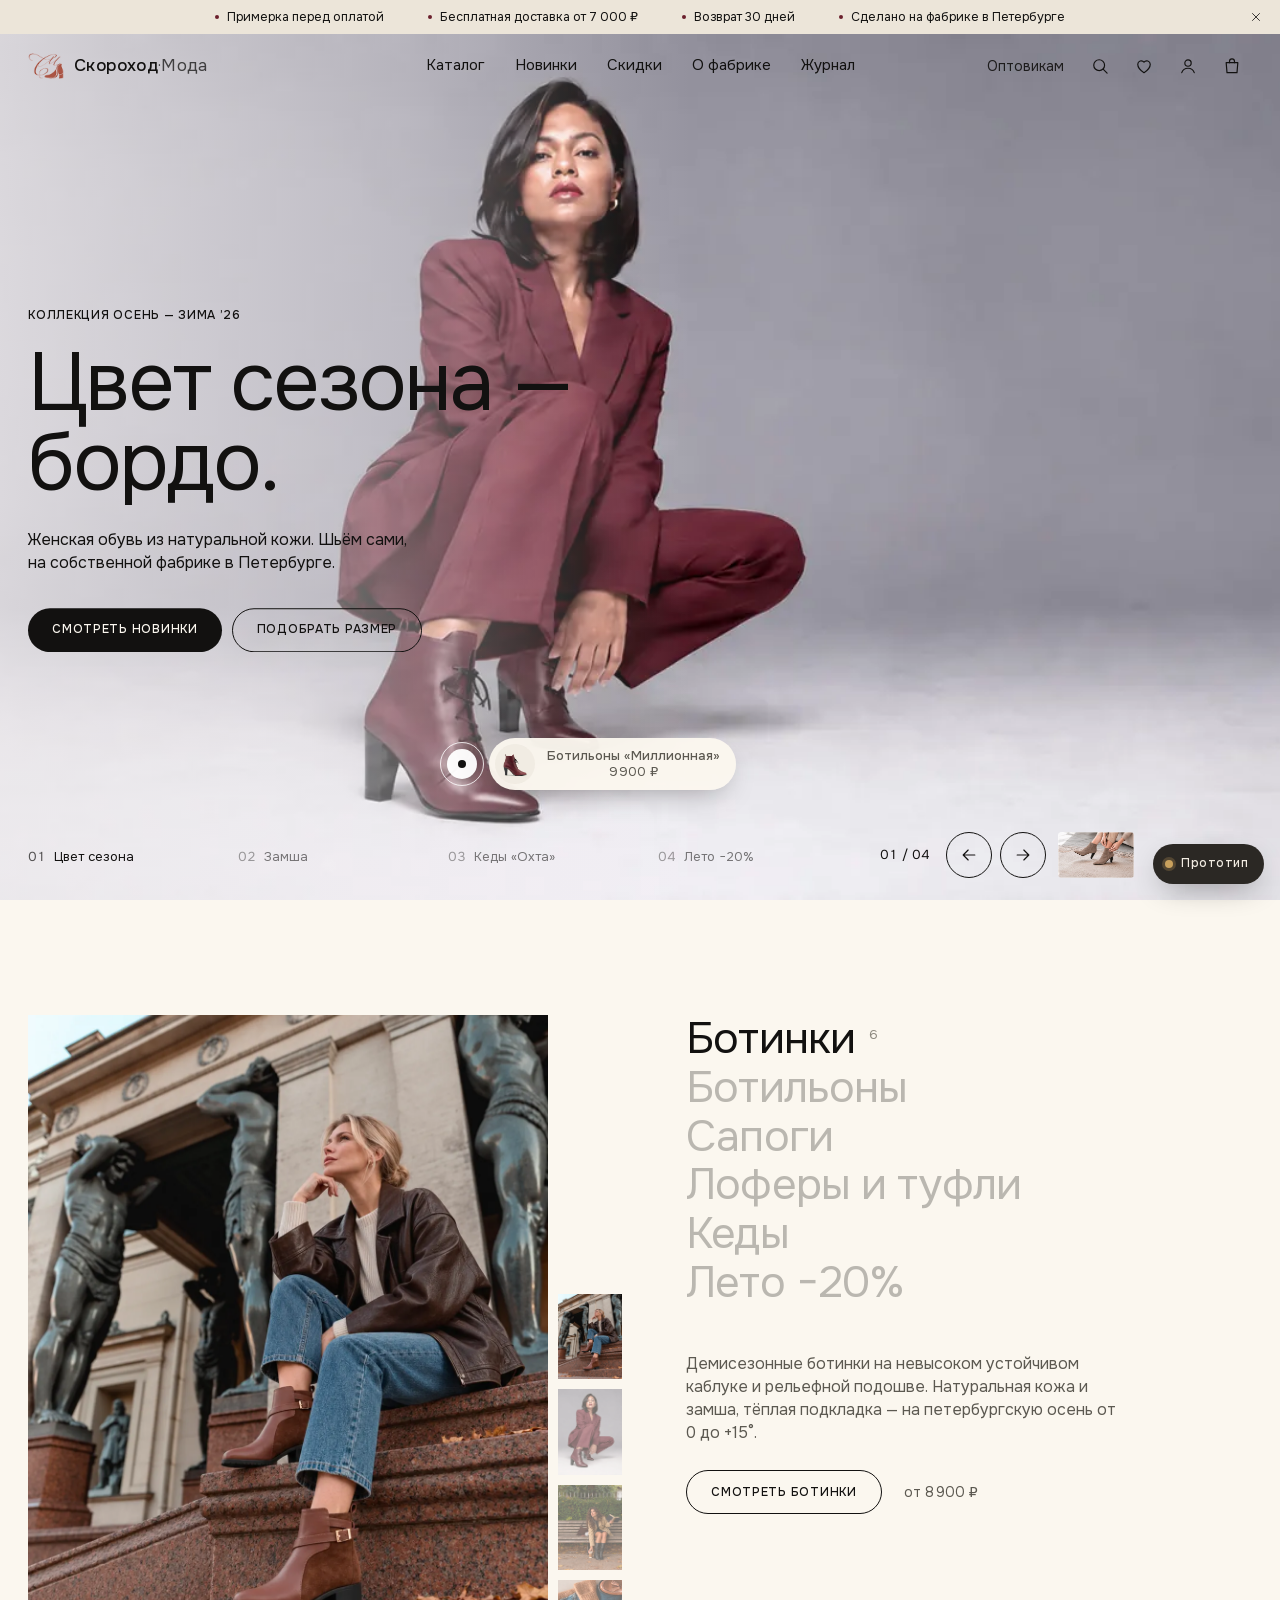
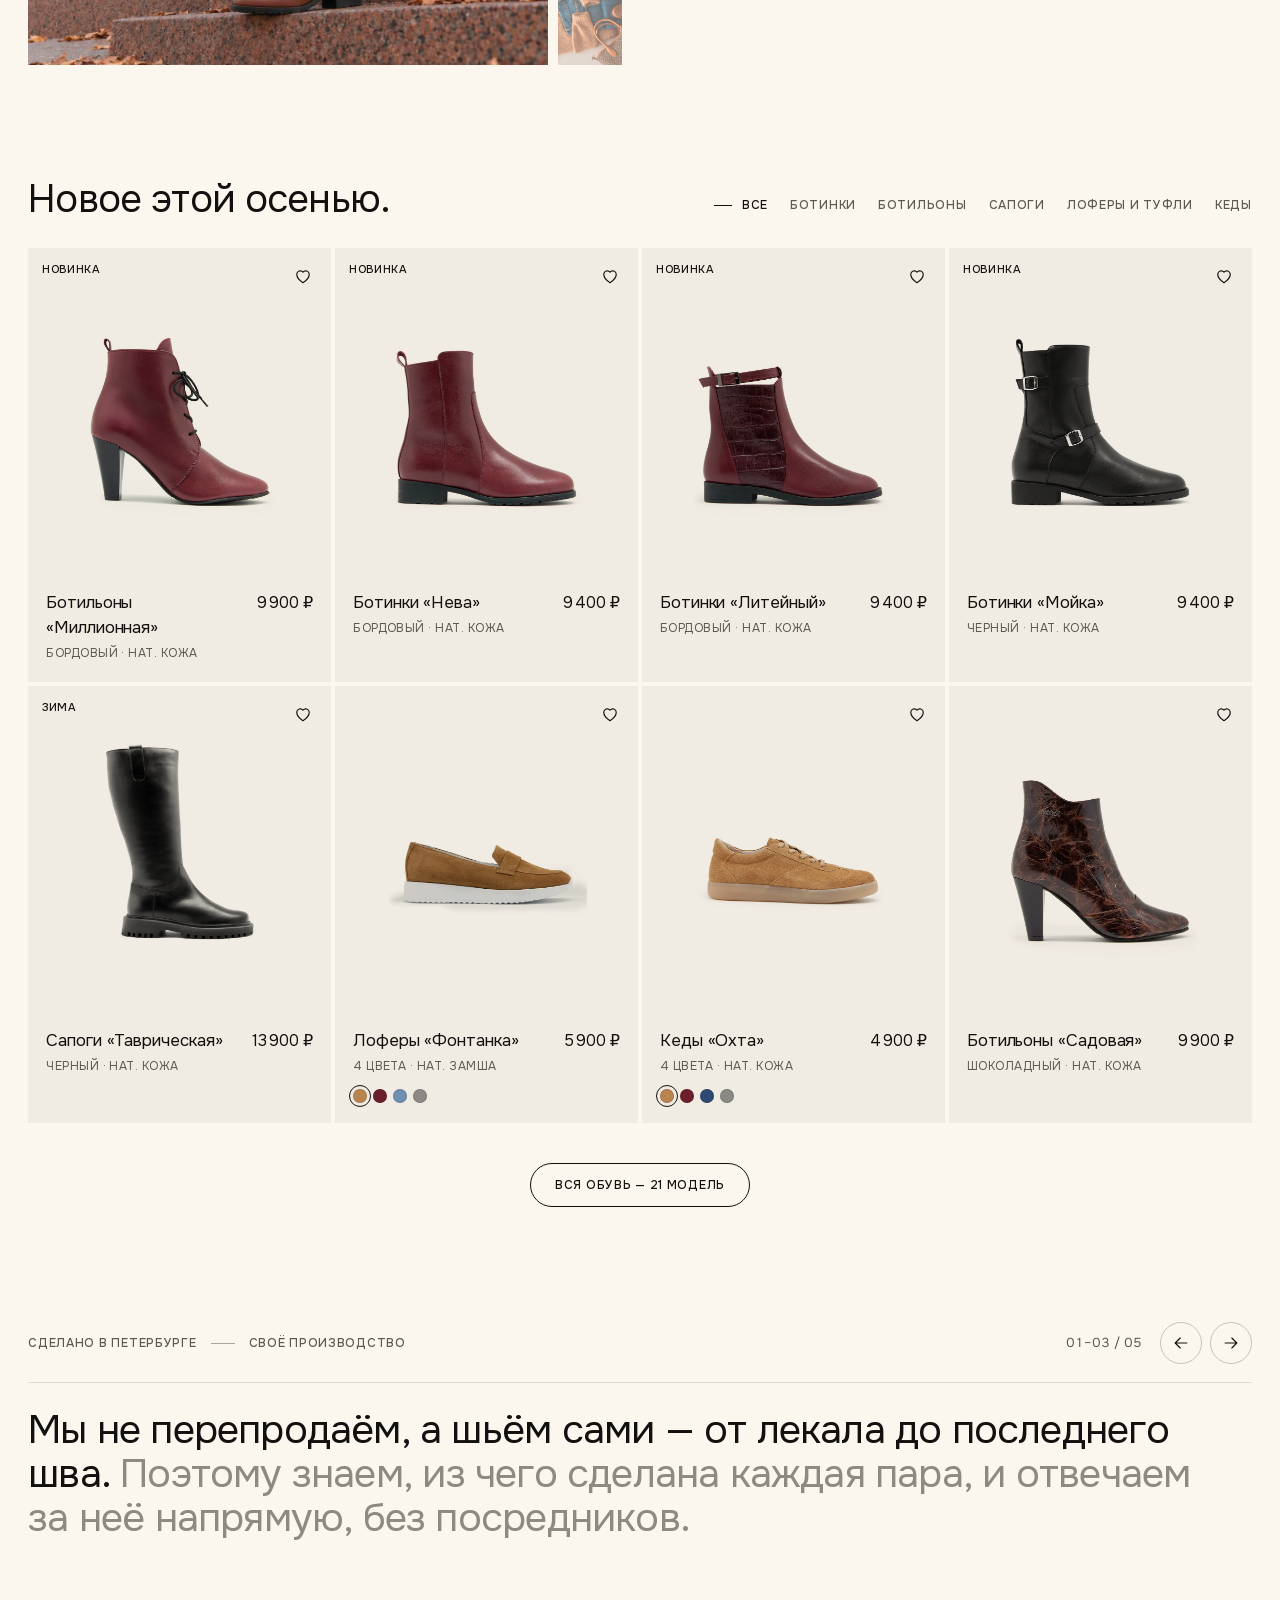
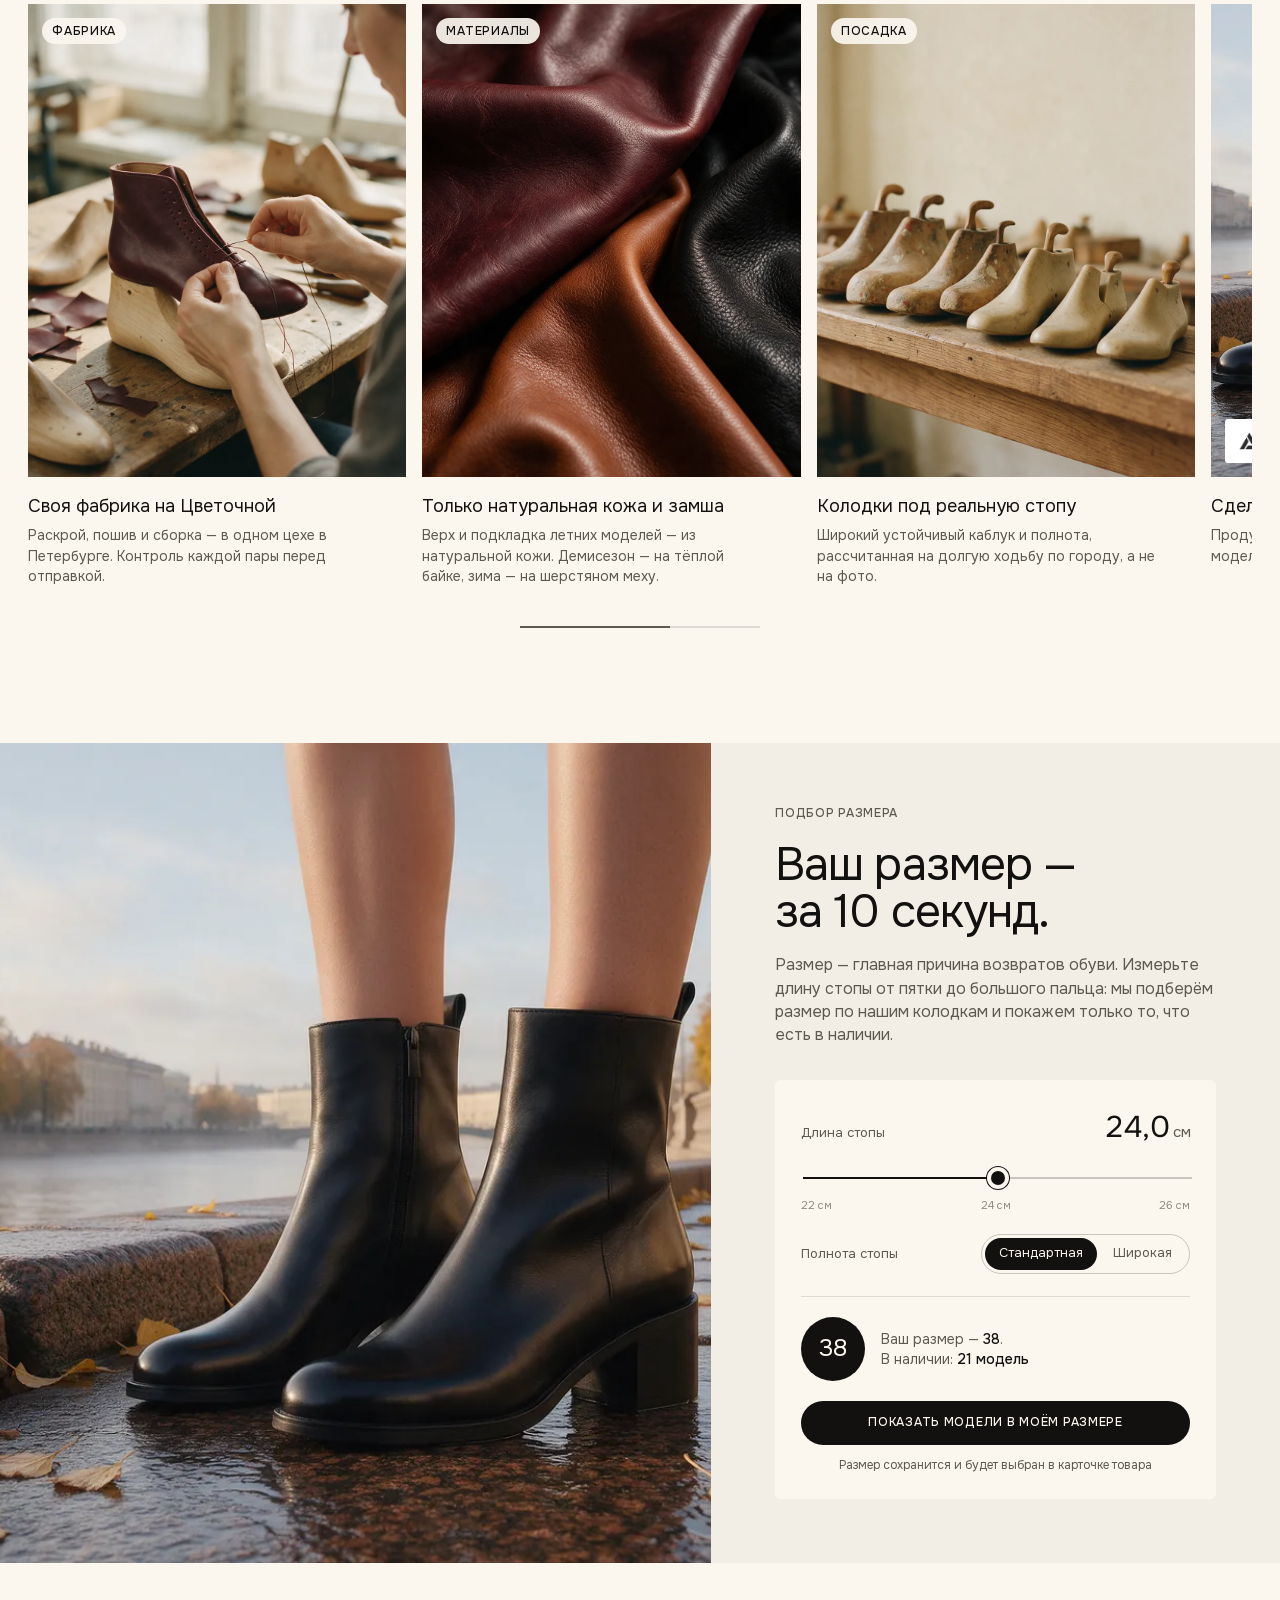
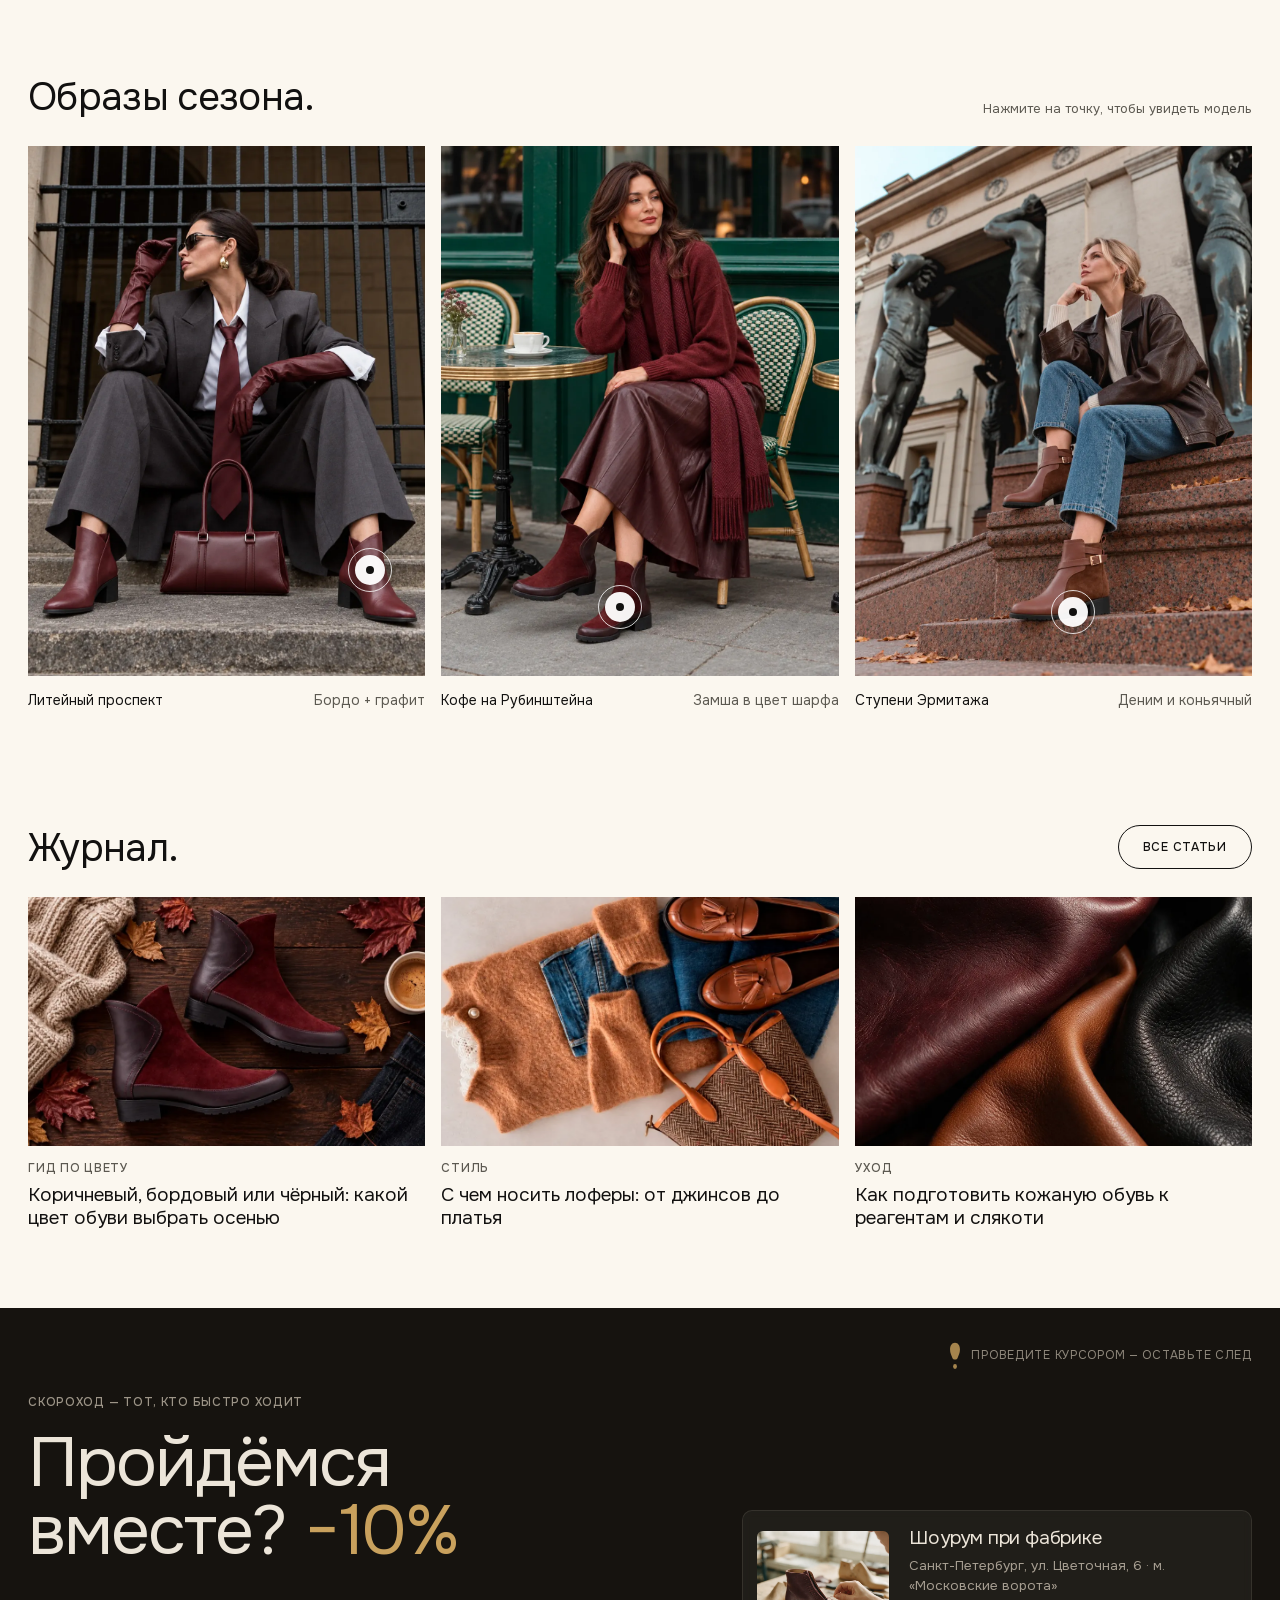
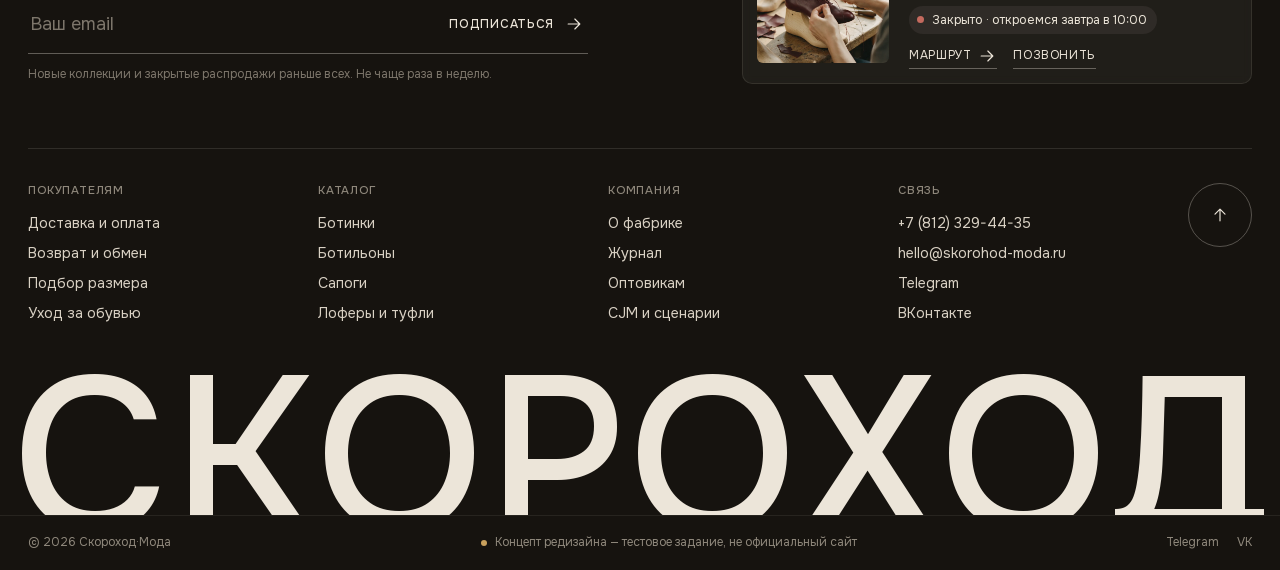
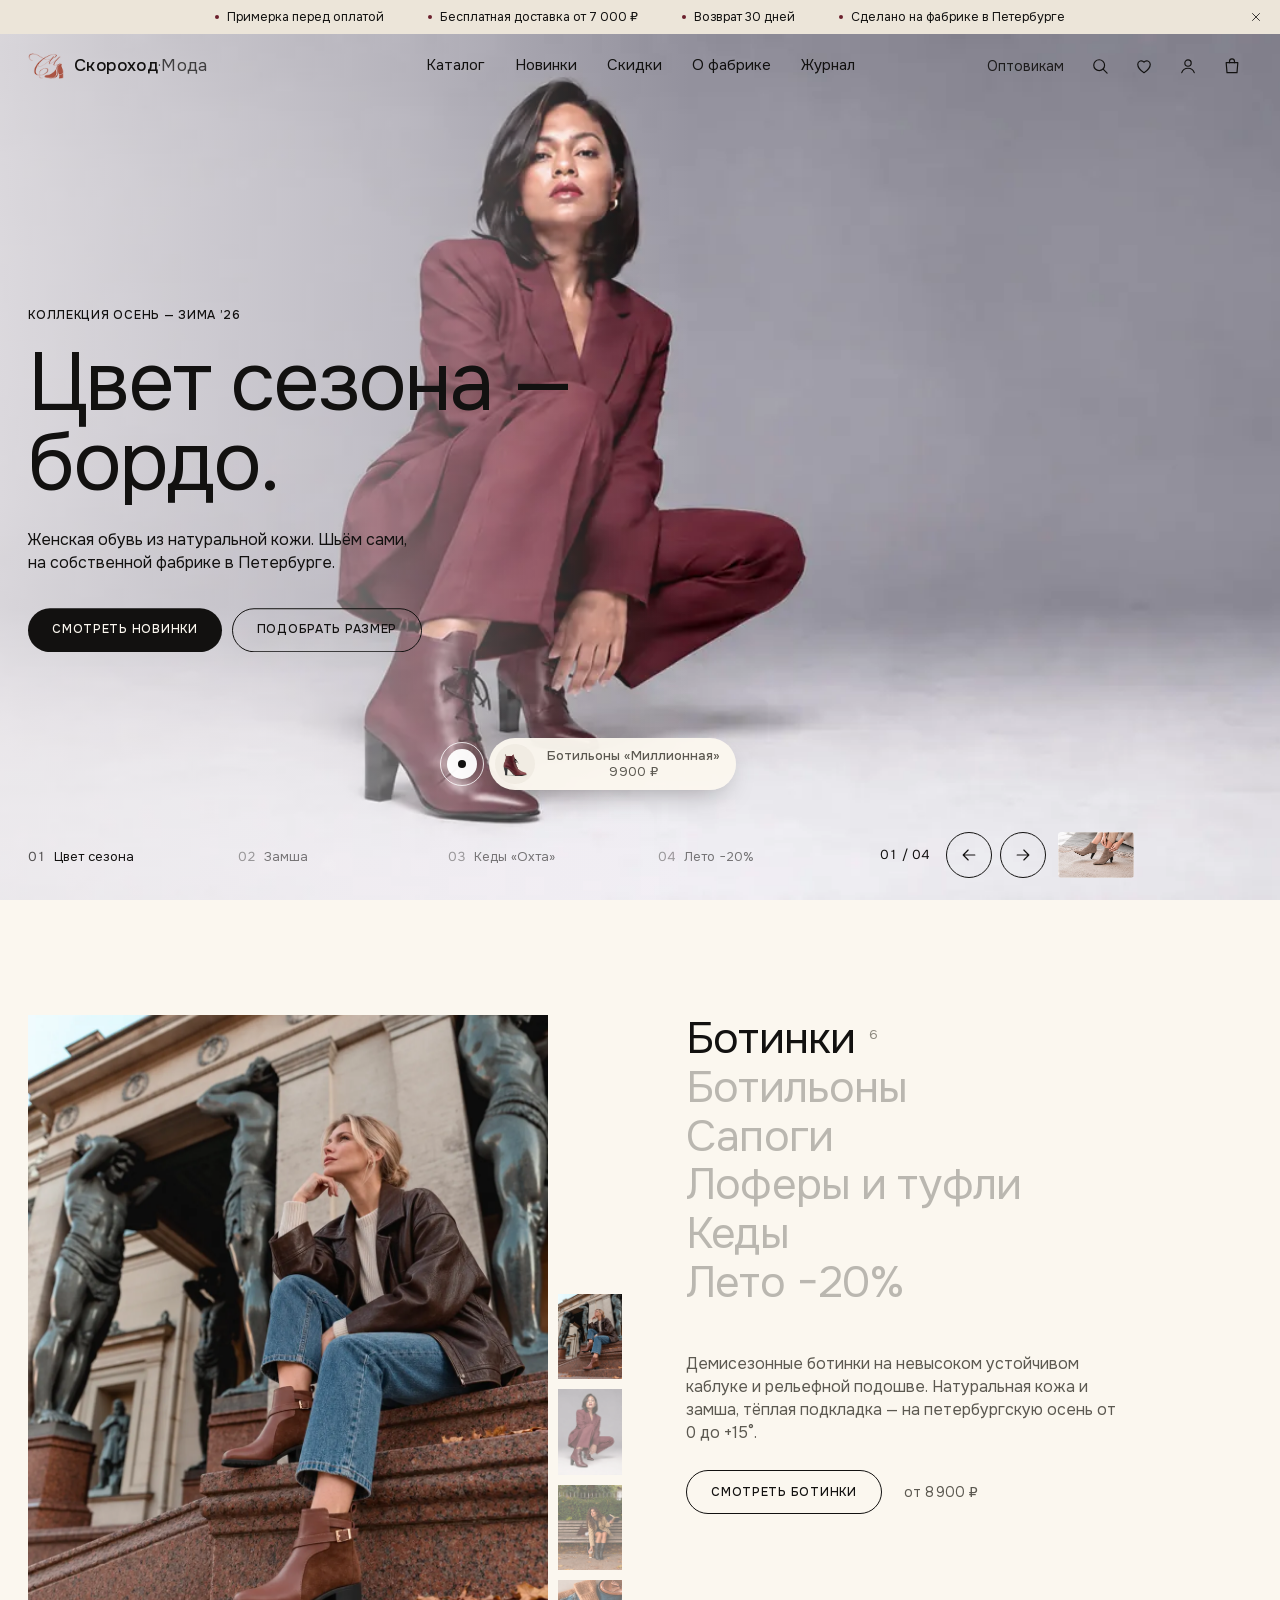
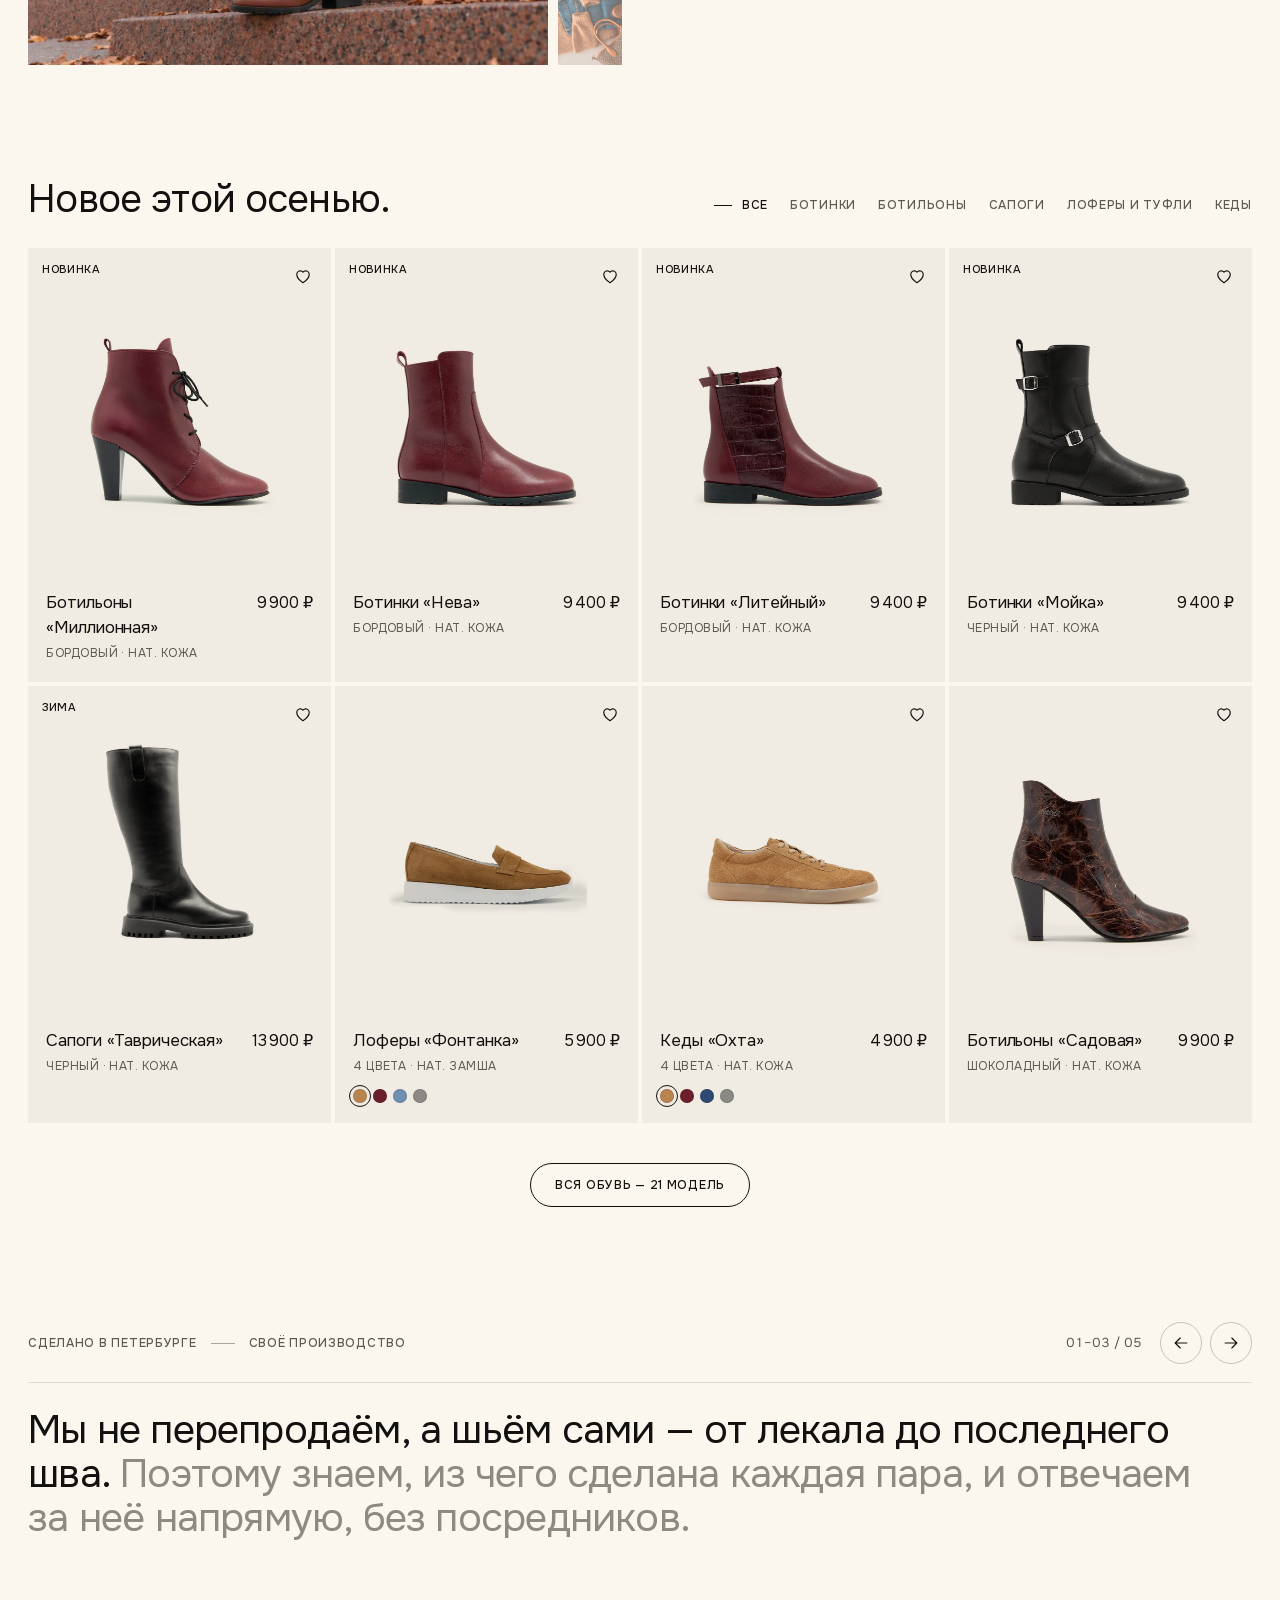
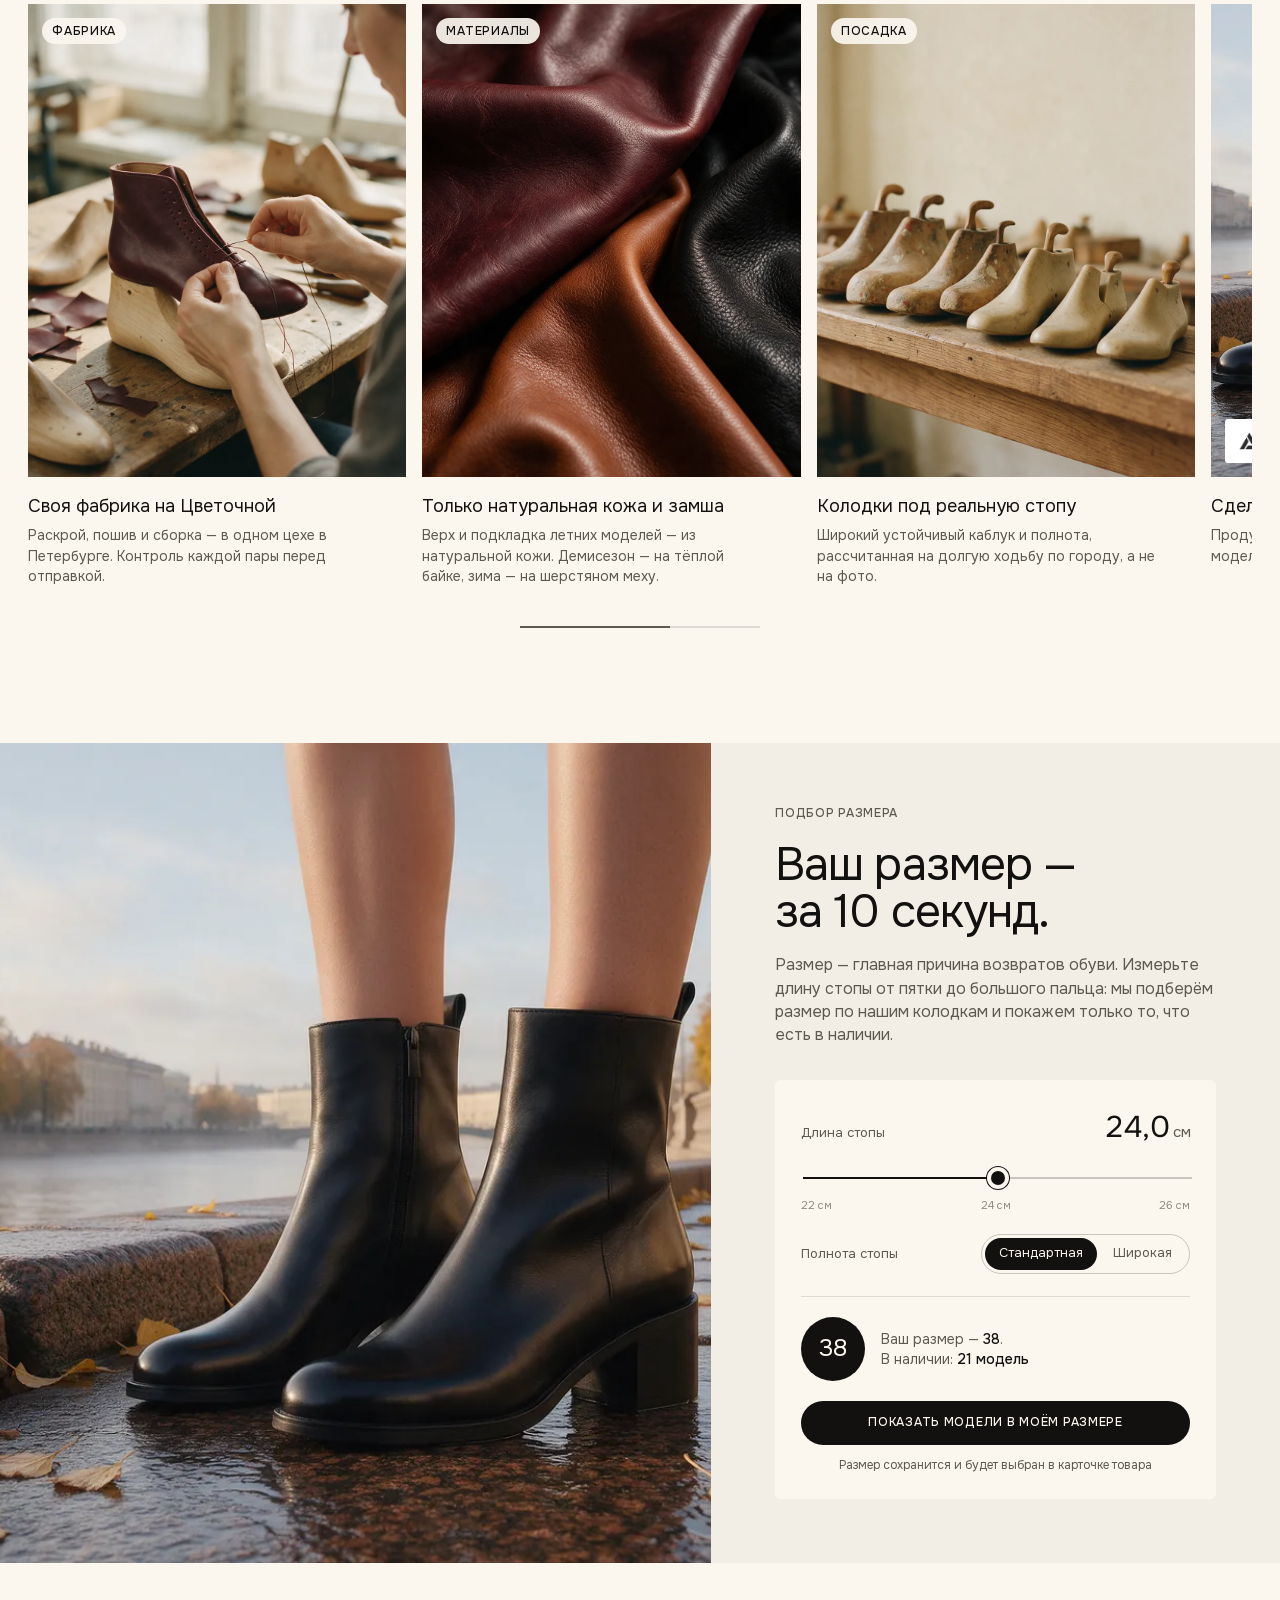
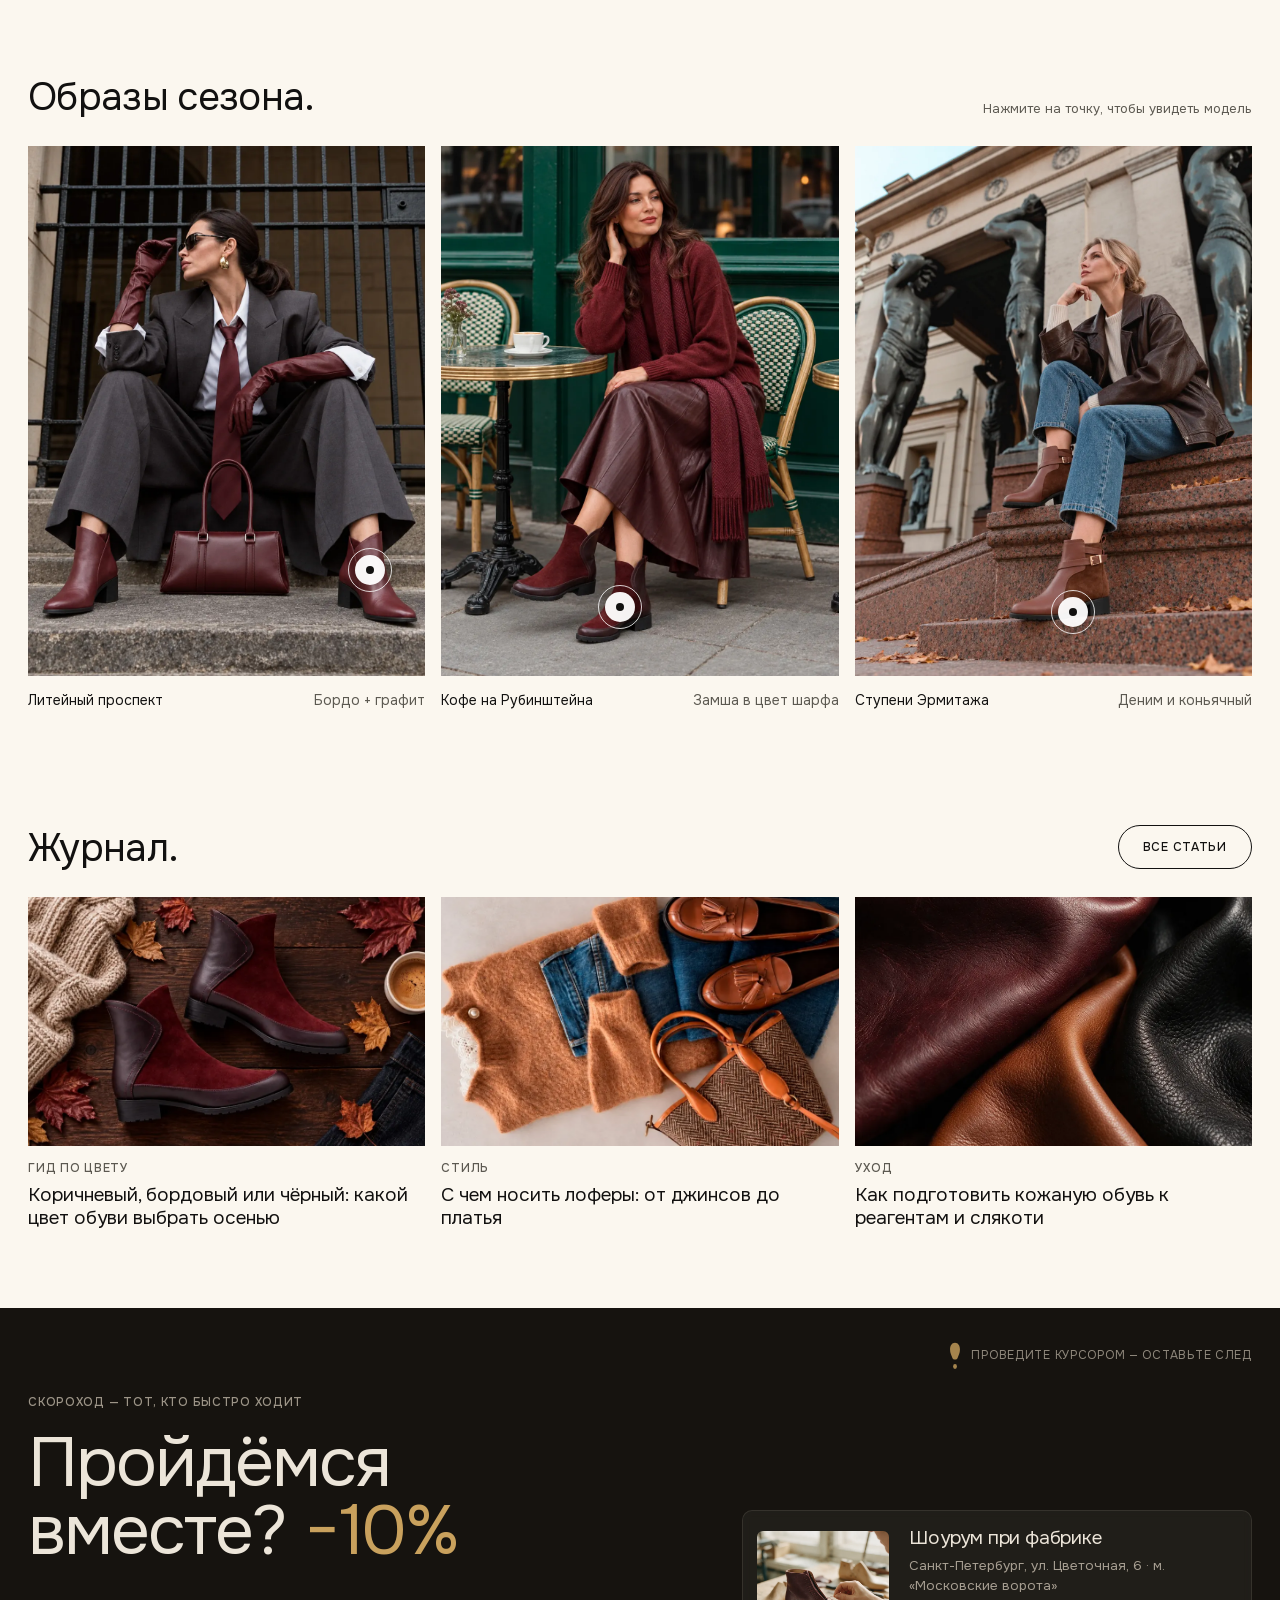
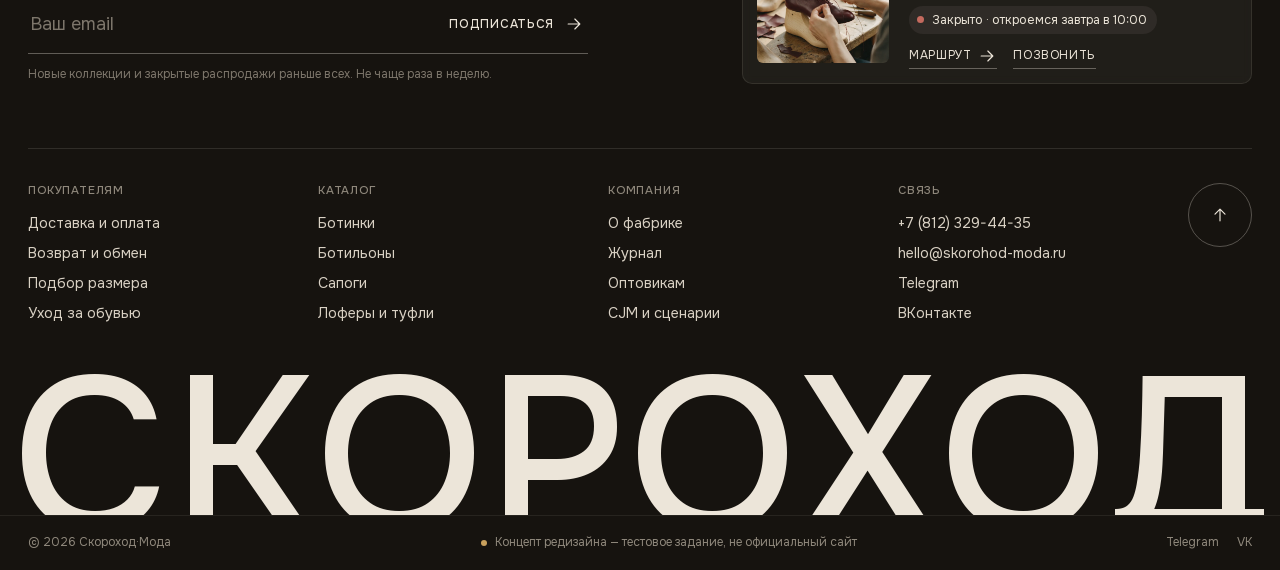
